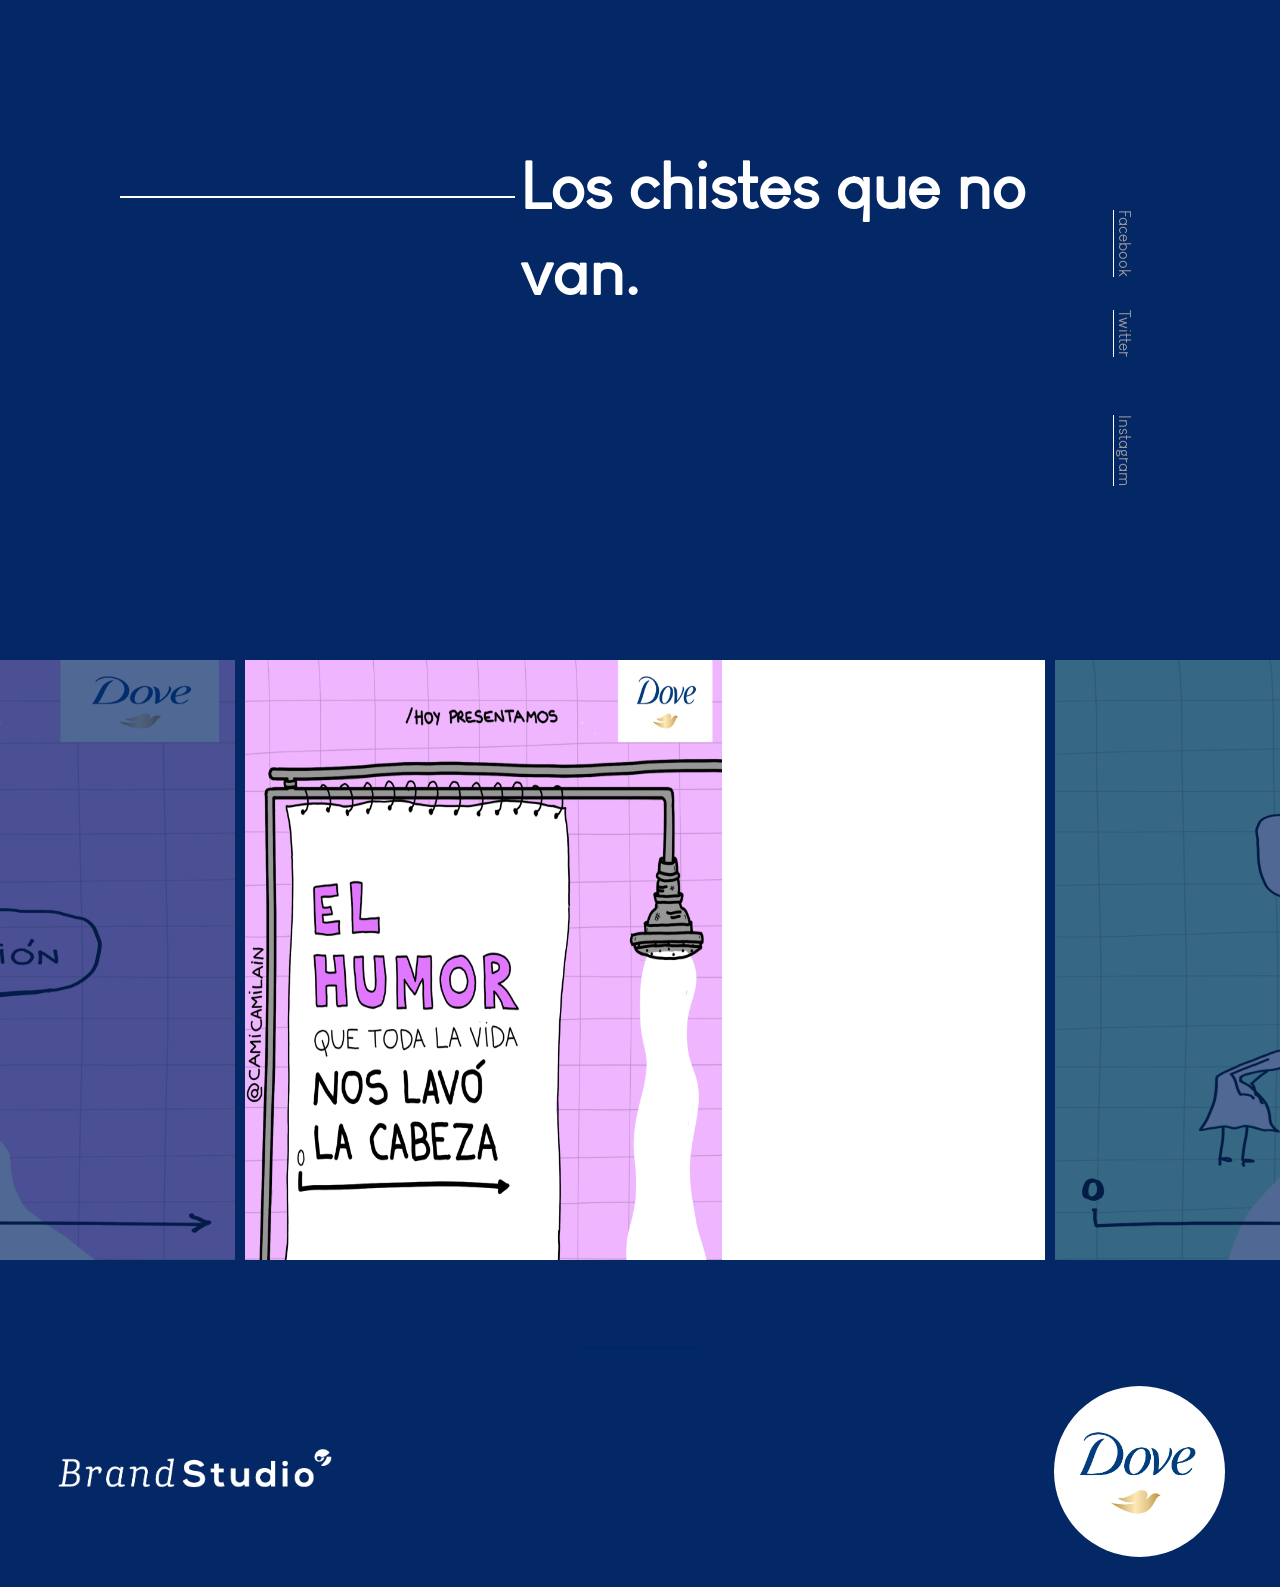
==== index.html @ 970f6940 "cambios finales" ====
<!doctype html>
<html class="no-js" lang="zxx">

<head>
    <meta charset="utf-8">
    <meta http-equiv="x-ua-compatible" content="ie=edge">
    <title>Dove | Nos Lavaron la Cabeza</title>
    <meta name="description" content="">
    <meta name="viewport" content="width=device-width, initial-scale=1, shrink-to-fit=no">

    <!-- Favicon -->
    <link rel="shortcut icon" href=""  type="image/x-icon">
    <link rel="apple-touch-icon" href="" >

    <!-- CSS
	============================================ -->
    <!-- Plugins -->
    <!-- <link rel="stylesheet" href="css/bootstrap.min.css">
    <link rel="stylesheet" href="css/revoulation.css">
    <link rel="stylesheet" href="css/plugins.css"> -->

    <!-- Style Css -->
    <link rel="stylesheet" href="style.css">

    <!-- Custom Styles -->
    <link rel="stylesheet" href="css/custom.css">


    <!-- Use the minified version files listed below for better performance and remove the files listed above -->
    <link rel="stylesheet" href="css/bootstrap.min.css">
    <link rel="stylesheet" href="css/revoulation.css">
    <link rel="stylesheet" href="css/plugins.min.css">
    <link rel="stylesheet" href="style.min.css">
</head>

<body class="template-color-8 template-font-3" style="background-color: #042766;">
    <!--[if lte IE 9]>
    <p class="browserupgrade">You are using an <strong>outdated</strong> browser. Please <a href="https://browsehappy.com/">upgrade your browser</a> to improve your experience and security.</p>
  <![endif]-->

    <!-- Add your site or application content here -->

    <!-- Start PReloader -->
    <div id="page-preloader" class="page-loading clearfix">
        <div class="page-load-inner">
            <div class="preloader-wrap">
                <div class="wrap-2">
                    <div class=""> <img src="imgs/BrandStudio.png" style="width: 30%;" alt="Brook Preloader"></div>
                </div>
            </div>
        </div>
    </div>
    <!-- End PReloader -->


    <!-- Wrapper -->
    <div id="wrapper" class="wrapper">


        <!-- Page Conttent -->
        <main class="page-content">

            <div class="slider-revoluation">
                <div id="rev_slider_10_1_wrapper" class="rev_slider_wrapper fullwidthbanner-container" data-alias="home-minimal-portfolio"
                    data-source="gallery" style="margin:0px auto;background:transparent;padding:0px;margin-top:0px;margin-bottom:0px;">
                    <!-- START REVOLUTION SLIDER 5.4.7 fullwidth mode -->
                    <div id="rev_slider_10_1" class="rev_slider fullwidthabanner" style="display:none;" data-version="5.4.7">
                        <ul>
                            <!-- SLIDE  -->
                            <li data-index="rs-20" data-transition="fade" data-slotamount="default" data-hideafterloop="0"
                                data-hideslideonmobile="off" data-easein="default" data-easeout="default" data-masterspeed="300"
                                data-rotate="0" data-saveperformance="off" data-title="Slide" data-param1="" data-param2=""
                                data-param3="" data-param4="" data-param5="" data-param6="" data-param7="" data-param8=""
                                data-param9="" data-param10="" data-description="">
                                <!-- MAIN IMAGE -->
                                <img src="img/revoulation/transparent.png" data-bgcolor='#042766' style='background:#042766'
                                    alt="" data-bgposition="center center" data-bgfit="cover" data-bgrepeat="no-repeat"
                                    class="rev-slidebg" data-no-retina>
                                <!-- LAYERS -->
    
                                <!-- LAYER NR. 1 -->
                                <div class="tp-caption     rev_group" id="slide-20-layer-6" data-x="['right','right','right','center']"
                                    data-hoffset="['15','-70','-70','0']" data-y="['middle','middle','middle','middle']"
                                    data-voffset="['30','30','30','140']" data-width="300" data-height="40" data-whitespace="nowrap"
                                    data-visibility="['off','off','off','on']" data-type="group" data-basealign="slide"
                                    data-responsive_offset="off" data-responsive="off" data-frames='[{"delay":10,"speed":300,"frame":"0","from":"opacity:0;","to":"o:1;","ease":"Power3.easeInOut"},{"delay":"wait","speed":300,"frame":"999","to":"opacity:0;","ease":"Power3.easeInOut"}]'
                                    data-margintop="[0,0,0,0]" data-marginright="[0,0,0,0]" data-marginbottom="[0,0,0,0]"
                                    data-marginleft="[0,0,0,0]" data-textAlign="['inherit','inherit','inherit','inherit']"
                                    data-paddingtop="[0,0,0,0]" data-paddingright="[0,0,0,0]" data-paddingbottom="[0,0,0,0]"
                                    data-paddingleft="[0,0,0,0]" style="z-index: 9; min-width: 300px; max-width: 300px; max-width: 40px; max-width: 40px; white-space: nowrap; font-size: 20px; line-height: 22px; font-weight: 400; color: #042766; letter-spacing: 0px;">
                                    <!-- LAYER NR. 2 -->
                                    <a class="tp-caption  " href="//www.facebook.com" target="_self" id="slide-20-layer-7"
                                        data-x="['left','left','left','left']" data-hoffset="['0','0','0','0']" data-y="['top','top','top','top']"
                                        data-voffset="['0','0','0','0']" data-width="none" data-height="none"
                                        data-whitespace="nowrap" data-type="text" data-actions='' data-responsive_offset="off"
                                        data-responsive="off" data-frames='[{"delay":"+0","speed":300,"frame":"0","from":"opacity:0;","to":"o:1;","ease":"Power3.easeInOut"},{"delay":"wait","speed":300,"frame":"999","to":"opacity:0;","ease":"Power3.easeInOut"},{"frame":"hover","speed":"0.3","ease":"Linear.easeNone","to":"o:1;rX:0;rY:0;rZ:0;z:0;","style":"c:rgb(0,56,227);bc:rgb(0,56,227);"}]'
                                        data-margintop="[0,0,0,0]" data-marginright="[0,0,0,0]" data-marginbottom="[0,0,0,0]"
                                        data-marginleft="[0,0,0,0]" data-textAlign="['inherit','inherit','inherit','inherit']"
                                        data-paddingtop="[0,0,0,0]" data-paddingright="[0,0,0,0]" data-paddingbottom="[0,0,0,0]"
                                        data-paddingleft="[0,0,0,0]" style="z-index: 10; white-space: nowrap; font-size: 16px; line-height: 21px; font-weight: 400; color: #999999; letter-spacing: 0px;border-color:rgba(255,255,255);border-style:solid;border-width:0px 0px 1px 0px;cursor:pointer;text-decoration: none;">Facebook
                                    </a>
    
                                    <!-- LAYER NR. 3 -->
                                    <a class="tp-caption  " href="//www.behance.net" target="_self" id="slide-20-layer-8"
                                        data-x="['left','left','left','left']" data-hoffset="['100','100','100','100']"
                                        data-y="['top','top','top','top']" data-voffset="['0','0','0','0']" data-width="none"
                                        data-height="none" data-whitespace="nowrap" data-type="text" data-actions=''
                                        data-responsive_offset="off" data-responsive="off" data-frames='[{"delay":"+0","speed":300,"frame":"0","from":"opacity:0;","to":"o:1;","ease":"Power3.easeInOut"},{"delay":"wait","speed":300,"frame":"999","to":"opacity:0;","ease":"Power3.easeInOut"},{"frame":"hover","speed":"0.3","ease":"Linear.easeNone","to":"o:1;rX:0;rY:0;rZ:0;z:0;","style":"c:rgb(0,56,227);bc:rgb(0,56,227);"}]'
                                        data-margintop="[0,0,0,0]" data-marginright="[0,0,0,0]" data-marginbottom="[0,0,0,0]"
                                        data-marginleft="[0,0,0,0]" data-textAlign="['inherit','inherit','inherit','inherit']"
                                        data-paddingtop="[0,0,0,0]" data-paddingright="[0,0,0,0]" data-paddingbottom="[,,,]"
                                        data-paddingleft="[0,0,0,0]" style="z-index: 11; white-space: nowrap; font-size: 16px; line-height: 21px; font-weight: 400; color: #999999; letter-spacing: 0px;border-color:rgba(0,56,227,0);border-style:solid;border-width:0px 0px 1px 0px;cursor:pointer;text-decoration: none;">Behance
                                    </a>
    
                                    <!-- LAYER NR. 4 -->
                                    <a class="tp-caption  " href="//www.instagram.com" target="_self" id="slide-20-layer-9"
                                        data-x="['left','left','left','left']" data-hoffset="['205','205','205','205']"
                                        data-y="['top','top','top','top']" data-voffset="['0','0','0','0']" data-width="none"
                                        data-height="none" data-whitespace="nowrap" data-type="text" data-actions=''
                                        data-responsive_offset="off" data-responsive="off" data-frames='[{"delay":"+0","speed":300,"frame":"0","from":"opacity:0;","to":"o:1;","ease":"Power3.easeInOut"},{"delay":"wait","speed":300,"frame":"999","to":"opacity:0;","ease":"Power3.easeInOut"},{"frame":"hover","speed":"0.3","ease":"Linear.easeNone","to":"o:1;rX:0;rY:0;rZ:0;z:0;","style":"c:rgb(0,56,227);bc:rgb(0,56,227);"}]'
                                        data-margintop="[0,0,0,0]" data-marginright="[0,0,0,0]" data-marginbottom="[0,0,0,0]"
                                        data-marginleft="[0,0,0,0]" data-textAlign="['inherit','inherit','inherit','inherit']"
                                        data-paddingtop="[0,0,0,0]" data-paddingright="[0,0,0,0]" data-paddingbottom="[0,0,0,0]"
                                        data-paddingleft="[0,0,0,0]" style="z-index: 12; white-space: nowrap; font-size: 16px; line-height: 21px; font-weight: 400; color: #999999; letter-spacing: 0px;border-color:rgba(255,255,255);border-style:solid;border-width:0px 0px 1px 0px;cursor:pointer;text-decoration: none;">Instagram
                                    </a>
                                </div>
    
                                <!-- LAYER NR. 5 -->
                                <div class="tp-caption     rev_group" id="slide-20-layer-12" data-x="['right','right','right','right']"
                                    data-hoffset="['15','-70','-70','-309']" data-y="['middle','middle','middle','middle']"
                                    data-voffset="['30','30','30','111']" data-width="300" data-height="40" data-whitespace="nowrap"
                                    data-visibility="['on','on','on','off']" data-type="group" data-basealign="slide"
                                    data-responsive_offset="off" data-responsive="off" data-frames='[{"delay":10,"speed":300,"frame":"0","from":"opacity:0;","to":"o:1;rZ:90;","ease":"Power3.easeInOut"},{"delay":"wait","speed":300,"frame":"999","to":"opacity:0;","ease":"Power3.easeInOut"}]'
                                    data-margintop="[0,0,0,0]" data-marginright="[0,0,0,0]" data-marginbottom="[0,0,0,0]"
                                    data-marginleft="[0,0,0,0]" data-textAlign="['inherit','inherit','inherit','inherit']"
                                    data-paddingtop="[0,0,0,0]" data-paddingright="[0,0,0,0]" data-paddingbottom="[0,0,0,0]"
                                    data-paddingleft="[0,0,0,0]" style="z-index: 14; min-width: 300px; max-width: 300px; max-width: 40px; max-width: 40px; white-space: nowrap; font-size: 20px; line-height: 22px; font-weight: 400; color: #042766; letter-spacing: 0px;">
                                    <!-- LAYER NR. 6 -->
                                    <a class="tp-caption  " href="https://es-la.facebook.com/DoveArgentina/" target="_blank" id="slide-20-layer-13"
                                        data-x="['left','left','left','left']" data-hoffset="['0','0','0','0']" data-y="['top','top','top','top']"
                                        data-voffset="['0','0','0','0']" data-width="none" data-height="none"
                                        data-whitespace="nowrap" data-type="text" data-actions='' data-responsive_offset="off"
                                        data-responsive="off" data-frames='[{"delay":"+0","speed":300,"frame":"0","from":"opacity:0;","to":"o:1;","ease":"Power3.easeInOut"},{"delay":"wait","speed":300,"frame":"999","to":"opacity:0;","ease":"Power3.easeInOut"},{"frame":"hover","speed":"0.3","ease":"Linear.easeNone","to":"o:1;rX:0;rY:0;rZ:0;z:0;","style":"c:rgb(0,56,227);bc:rgb(0,56,227);"}]'
                                        data-margintop="[0,0,0,0]" data-marginright="[0,0,0,0]" data-marginbottom="[0,0,0,0]"
                                        data-marginleft="[0,0,0,0]" data-textAlign="['inherit','inherit','inherit','inherit']"
                                        data-paddingtop="[0,0,0,0]" data-paddingright="[0,0,0,0]" data-paddingbottom="[0,0,0,0]"
                                        data-paddingleft="[0,0,0,0]" style="z-index: 15; white-space: nowrap; font-size: 16px; line-height: 21px; font-weight: 400; color: #999999; letter-spacing: 0px;border-color:rgba(255,255,255);border-style:solid;border-width:0px 0px 1px 0px;cursor:pointer;text-decoration: none;">Facebook
                                    </a>
    
                                    <!-- LAYER NR. 7 -->
                                    <a class="tp-caption  " href="https://twitter.com/dove_ar?lang=es" target="_blank" id="slide-20-layer-14"
                                        data-x="['left','left','left','left']" data-hoffset="['100','100','100','100']"
                                        data-y="['top','top','top','top']" data-voffset="['0','0','0','0']" data-width="none"
                                        data-height="none" data-whitespace="nowrap" data-type="text" data-actions=''
                                        data-responsive_offset="off" data-responsive="off" data-frames='[{"delay":"+0","speed":300,"frame":"0","from":"opacity:0;","to":"o:1;","ease":"Power3.easeInOut"},{"delay":"wait","speed":300,"frame":"999","to":"opacity:0;","ease":"Power3.easeInOut"},{"frame":"hover","speed":"0.3","ease":"Linear.easeNone","to":"o:1;rX:0;rY:0;rZ:0;z:0;","style":"c:rgb(0,56,227);bc:rgb(0,56,227);"}]'
                                        data-margintop="[0,0,0,0]" data-marginright="[0,0,0,0]" data-marginbottom="[0,0,0,0]"
                                        data-marginleft="[0,0,0,0]" data-textAlign="['inherit','inherit','inherit','inherit']"
                                        data-paddingtop="[0,0,0,0]" data-paddingright="[0,0,0,0]" data-paddingbottom="[,,,]"
                                        data-paddingleft="[0,0,0,0]" style="z-index: 16; white-space: nowrap; font-size: 16px; line-height: 21px; font-weight: 400; color: #999999; letter-spacing: 0px;border-color:rgba(255,255,255);border-style:solid;border-width:0px 0px 1px 0px;cursor:pointer;text-decoration: none;">Twitter
                                    </a>
    
                                    <!-- LAYER NR. 8 -->
                                    <a class="tp-caption  " href="https://www.instagram.com/dove/?hl=es" target="_blank" id="slide-20-layer-15"
                                        data-x="['left','left','left','left']" data-hoffset="['205','205','205','205']"
                                        data-y="['top','top','top','top']" data-voffset="['0','0','0','0']" data-width="none"
                                        data-height="none" data-whitespace="nowrap" data-type="text" data-actions=''
                                        data-responsive_offset="off" data-responsive="off" data-frames='[{"delay":"+0","speed":300,"frame":"0","from":"opacity:0;","to":"o:1;","ease":"Power3.easeInOut"},{"delay":"wait","speed":300,"frame":"999","to":"opacity:0;","ease":"Power3.easeInOut"},{"frame":"hover","speed":"0.3","ease":"Linear.easeNone","to":"o:1;rX:0;rY:0;rZ:0;z:0;","style":"c:rgb(0,56,227);bc:rgb(0,56,227);"}]'
                                        data-margintop="[0,0,0,0]" data-marginright="[0,0,0,0]" data-marginbottom="[0,0,0,0]"
                                        data-marginleft="[0,0,0,0]" data-textAlign="['inherit','inherit','inherit','inherit']"
                                        data-paddingtop="[0,0,0,0]" data-paddingright="[0,0,0,0]" data-paddingbottom="[0,0,0,0]"
                                        data-paddingleft="[0,0,0,0]" style="z-index: 17; white-space: nowrap; font-size: 16px; line-height: 21px; font-weight: 400; color: #999999; letter-spacing: 0px;border-color:rgb(255, 255, 255);border-style:solid;border-width:0px 0px 1px 0px;cursor:pointer;text-decoration: none;">Instagram
                                    </a>
                                </div>
    
                                <!-- LAYER NR. 9 -->
                                <div class="tp-caption  " id="slide-20-layer-1" data-x="['center','left','left','center']"
                                    data-hoffset="['200','40','40','0']" data-y="['top','middle','middle','middle']"
                                    data-voffset="['180','30','40','0']" data-fontsize="['80','68','56','44']"
                                    data-lineheight="['107','91','75','59']" data-width="['700','570','510','370']"
                                    data-height="none" data-whitespace="normal" data-type="text" data-basealign="slide"
                                    data-responsive_offset="on" data-frames='[{"delay":10,"speed":300,"frame":"0","from":"opacity:0;","to":"o:1;","ease":"Power3.easeInOut"},{"delay":"wait","speed":300,"frame":"999","to":"opacity:0;","ease":"Power3.easeInOut"}]'
                                    data-textAlign="['inherit','inherit','inherit','center']" data-paddingtop="[0,0,0,0]"
                                    data-paddingright="[0,0,0,0]" data-paddingbottom="[0,0,0,0]" data-paddingleft="[0,0,0,0]"
                                    style="z-index: 5; min-width: 700px; max-width: 700px; white-space: normal; font-size: 80px; line-height: 107px; font-weight: 700; color: #ffffff; letter-spacing: 0px;">Los chistes que no van. </div>
    
                                <!-- LAYER NR. 10 -->
                                <div class="tp-caption tp-shape tp-shapewrapper " id="slide-20-layer-11" data-x="['left','left','left','center']"
                                    data-hoffset="['151','40','40','0']" data-y="['top','middle','middle','middle']"
                                    data-voffset="['245','-150','-150','-120']" data-width="['494','494','494','270']"
                                    data-height="2" data-whitespace="normal" data-type="shape" data-basealign="slide"
                                    data-responsive_offset="on" data-frames='[{"delay":0,"speed":300,"frame":"0","from":"opacity:0;","to":"o:1;","ease":"Power3.easeInOut"},{"delay":"wait","speed":300,"frame":"999","to":"opacity:0;","ease":"Power3.easeInOut"}]'
                                    data-textAlign="['inherit','inherit','inherit','inherit']" data-paddingtop="[0,0,0,0]"
                                    data-paddingright="[0,0,0,0]" data-paddingbottom="[0,0,0,0]" data-paddingleft="[0,0,0,0]"
                                    style="z-index: 13;background-color:#ffffff;">
                                </div>
                            </li>
                        </ul>
                        <div class="tp-bannertimer tp-bottom" style="visibility: hidden !important;"></div>
                    </div>
                </div>
                <!-- END REVOLUTION SLIDER -->
            </div>


            
            <!-- Start Portfolio Area -->
            <div class="bk-portfolio-area" style="background-color: #042766;">
                <div class="has-portfolio-wrapper">
                    <div class="brook-element-carousel slick-arrow-center slick-arrow-triggle slick-arrow-trigglestyle-2"
                        data-slick-options='{
                        "spaceBetween": "35px", 
                        "slidesToShow": 1, 
                        "slidesToScroll": 1, 
                        "arrows": true, 
                        "infinite": true,
                        "centerMode":true,
                        "dots": false,
                        "centerPadding": "20%",
                        "prevArrow": {"buttonClass": "slick-btn slick-prev", "iconClass": "fas fa-angle-left" },
                        "nextArrow": {"buttonClass": "slick-btn slick-next", "iconClass": "fas fa-angle-right" }
                    }'
                        data-slick-responsive='[
                        {"breakpoint":1250, "settings": {"slidesToShow": 1}},
                        {"breakpoint":577, "settings": {"slidesToShow": 1}},
                        {"breakpoint":481, "settings": {"slidesToShow": 1}}
                    ]'>

                        <!-- Start Single Portfolio -->
                        <div class="has-center-content">
                            <div class="has-centerinner">
                                <div class="thumb bg_color--1">
                                    <img src="imgs/cartatulaDigitalOp2.jpg" alt="portfolio image">
                                </div>
                                <div class="content bg_color--1">
                                    
                                    <div class="bkseparator--30"></div>
                                    <h4 class="heading heading-h4 playfair-font line-height-1-39" style="color: #002663;"></a></h4>
                                    <div class="bkseparator--55"></div>
                                   
                                </div>
                            </div>
                        </div>
                        <!-- End Single Portfolio -->

                        <!-- Start Single Portfolio -->
                        <div class="has-center-content">
                            <div class="has-centerinner">
                                <div class="thumb">
                                    <img src="imgs/vineta1.jpg" alt="portfolio image">
                                </div>
                                <div class="content bg_color--1">
                                    
                                    <div class="bkseparator--30"></div>
                                    <h4 class="heading heading-h4 playfair-font line-height-1-39" style="color: #002663;">¿Porque hay mandatos sobre nuestro pelo antes de que tengamos pelo?</a></h4>
                                    <div class="bkseparator--55"></div>
                                   
                                </div>
                            </div>
                        </div>
                        <!-- End Single Portfolio -->

                        <!-- Start Single Portfolio -->
                        <div class="has-center-content">
                            <div class="has-centerinner">
                                <div class="thumb">
                                    <img src="imgs/vineta2.jpg" alt="portfolio image">
                                </div>
                                <div class="content bg_color--1">
                                    
                                    <div class="bkseparator--30"></div>
                                    <h4 class="heading heading-h4 playfair-font line-height-1-39" style="color: #002663;">¡Andá a lavarte el prejuicio!
                                    </a></h4>
                                    <div class="bkseparator--55"></div>
                                   
                                </div>
                            </div>
                        </div>
                        <!-- End Single Portfolio -->

                        <!-- Start Single Portfolio -->
                        <div class="has-center-content">
                            <div class="has-centerinner">
                                <div class="thumb">
                                    <img src="imgs/vineta3.jpg" alt="portfolio image">
                                </div>
                                <div class="content bg_color--1">
                                    
                                    <div class="bkseparator--30"></div>
                                   <a href=""> <h4 class="heading heading-h4" style="color: #002663;">Por gente como tú el shampoo tiene instrucciones</a></h4>
                                    <div class="bkseparator--55"></div>
                                   
                                </div>
                            </div>
                        </div>
                        <!-- End Single Portfolio -->

                        <!-- Start Single Portfolio -->
                        <div class="has-center-content">
                            <div class="has-centerinner">
                                <div class="thumb">
                                    <img src="imgs/vineta4.jpg" alt="portfolio image">
                                </div>
                                <div class="content bg_color--1">
                                    
                                    <div class="bkseparator--30"></div>
                                    <h4 class="heading heading-h4 playfair-font line-height-1-39" style="color: #002663;">Me estoy dejando ser, lo recomiendo.</a></h4>
                                    <div class="bkseparator--55"></div>
                                   
                                </div>
                            </div>
                        </div>
                        <!-- End Single Portfolio -->

                        <!-- Start Single Portfolio -->
                        <div class="has-center-content">
                            <div class="has-centerinner">
                                <div class="thumb">
                                    <img src="imgs/vineta5.jpg" alt="portfolio image">
                                </div>
                                <div class="content bg_color--1">
                                    
                                    <div class="bkseparator--30"></div>
                                    <h4 class="heading heading-h4 playfair-font line-height-1-39" style="color: #002663;">Cierre.</a></h4>
                                    <div class="bkseparator--55"></div>
                                   
                                </div>
                            </div>
                        </div>
                        <!-- End Single Portfolio -->

                        

                    </div>
                </div>
            </div>
            <!-- End Portfolio Area -->

        </main>
        <!--// Page Conttent -->
    </div>

    <br><br><br>

     <!-- Footer -->
     <!-- <footer id="bk-footer-area" class="page-footer bg_color--3 pl--150 pr--150 pl_lp--40 pr_lp--40 pl_lg--30 pr_lg--30 pl_md--30 pr_md--30 pl_sm--20 pr_sm--20 pl_mobile--20 pr_mobile--20" style="background-color: #002663;">

  
        <div class="brook-call-to-action ptb--30" style="width: 100%;">
            <div class="container">
                <div class="row align-items-center">
                    <div class="col-lg-12 col-sm-12 col-12">
                        <div class="call-content">
                            <div class=""> 
                                <span class="text-left"><img id="imgFooter" src="imgs/BrandStudio-blanco.png" alt=""></span>
                                <span class="text-right"><img id="imgFooter" src="imgs/BrandStudio-blanco.png" alt=""></span>
                            </div>
                        </div>
                    </div>
                </div>
            </div>
        </div>

       

        
             
            
    </footer>  -->
    <!-- Start Divider Area -->
    <div class="brook-dividers-area" style="background-color: #042766;">
        <div class="container">
            <div class="row">
                <div class="col-lg-12">
                    <div class="dividers-inner">
                        <div class="text-center">
                            <div style="color: #ffffff;" class="basic-short-line"></div>
                        </div>
                    </div>
                </div>
            </div>
        </div>
    </div>
    <!-- End Divider Area -->

    <footer style="background-color: #042766;" id="bk-footer-area" class="page-footer bg_color--3 pl--150 pr--150 pl_lp--40 pr_lp--40 pl_lg--30 pr_lg--30 pl_md--30 pr_md--30 pl_sm--20 pr_sm--20 pl_mobile--20 pr_mobile--20">

  
        <!-- Start Call To Action -->
        <div class="brook-call-to-action bg_color--3 ptb--30" style="width: 100%; background-color: #042766;">
            <div class="container">
                <div class="row align-items-center">
                    <div class="col-lg-6 col-sm-6 col-6">
                        <div class="call-content text-left text-sm-left">
                            <div class="center"> <img id="imgFooter1" src="imgs/BrandStudio-blanco.png"></div>
                        </div>
                    </div>
                    <div class="col-lg-6 col-sm-6 col-6">
                        <div class="call-content text-right text-sm-right">
                            <div class="center"> <img id="imgFooter2" src="imgs/DOVE-Standard-Brandmark.jpg"></div>
                        </div>
                    </div>
                </div>
            </div>
        </div>
        <!-- End Call To Action -->
             
             
            
            </footer>


    


    <!--// Wrapper -->

    <!-- Js Files -->
    <!-- <script src="js/vendor/modernizr-3.6.0.min.js"></script>
    <script src="js/vendor/jquery.min.js"></script>
    <script src="js/popper.min.js"></script>
    <script src="js/bootstrap.min.js"></script>
    <script src="js/plugins.js"></script>
    <script src="js/main.js"></script> -->

    <!-- REVOLUTION JS FILES -->
    <!-- <script src="js/jquery.themepunch.tools.min.js"></script>
    <script src="js/jquery.themepunch.revolution.min.js"></script> -->

    <!-- SLIDER REVOLUTION 5.0 EXTENSIONS  (Load Extensions only on Local File Systems !  The following part can be removed on Server for On Demand Loading) -->
    <!-- <script src="js/revolution.extension.actions.min.js"></script>
    <script src="js/revolution.extension.carousel.min.js"></script>
    <script src="js/revolution.extension.kenburn.min.js"></script>
    <script src="js/revolution.extension.layeranimation.min.js"></script>
    <script src="js/revolution.extension.migration.min.js"></script>
    <script src="js/revolution.extension.navigation.min.js"></script>
    <script src="js/revolution.extension.parallax.min.js"></script>
    <script src="js/revolution.extension.slideanims.min.js"></script>
    <script src="js/revolution.extension.video.min.js"></script> -->



    <!-- Use the minified version files listed below for better performance and remove the files listed above -->
    <script src="js/vendor/vendor.min.js"></script>
    <script src="js/plugins.min.js"></script>
    <!-- REVOLUTION JS FILES -->
    <script src="js/revolution.tools.min.js"></script>
    <!-- SLIDER REVOLUTION 5.0 EXTENSIONS -->
    <script src="js/revolution.extension.min.js"></script>
    <script src="js/main.js"></script>
    <script src="js/revoulation.js"></script>

</body>

</html>
---- css/revoulation.css ----
/*-----------------------------------------------------------------------------

-	Revolution Slider 5.0 Default Style Settings -

Screen Stylesheet

version:   	5.4.5
date:      	15/05/17
author:		themepunch
email:     	info@themepunch.com
website:   	http://www.themepunch.com
-----------------------------------------------------------------------------*/
#debungcontrolls,.debugtimeline{width:100%;box-sizing:border-box}.rev_column,.rev_column .tp-parallax-wrap,.tp-svg-layer svg{vertical-align:top}#debungcontrolls{z-index:100000;position:fixed;bottom:0;height:auto;background:rgba(0,0,0,.6);padding:10px}.debugtimeline{height:10px;position:relative;margin-bottom:3px;display:none;white-space:nowrap}.debugtimeline:hover{height:15px}.the_timeline_tester{background:#e74c3c;position:absolute;top:0;left:0;height:100%;width:0}.rs-go-fullscreen{position:fixed!important;width:100%!important;height:100%!important;top:0!important;left:0!important;z-index:9999999!important;background:#fff!important}.debugtimeline.tl_slide .the_timeline_tester{background:#f39c12}.debugtimeline.tl_frame .the_timeline_tester{background:#3498db}.debugtimline_txt{color:#fff;font-weight:400;font-size:7px;position:absolute;left:10px;top:0;white-space:nowrap;line-height:10px}.rtl{direction:rtl}@font-face{font-family:revicons;src:url(../fonts/revicons/revicons.eot?5510888);src:url(../fonts/revicons/revicons.eot?5510888#iefix) format('embedded-opentype'),url(../fonts/revicons/revicons.woff?5510888) format('woff'),url(../fonts/revicons/revicons.ttf?5510888) format('truetype'),url(../fonts/revicons/revicons.svg?5510888#revicons) format('svg');font-weight:400;font-style:normal}[class*=" revicon-"]:before,[class^=revicon-]:before{font-family:revicons;font-style:normal;font-weight:400;speak:none;display:inline-block;text-decoration:inherit;width:1em;margin-right:.2em;text-align:center;font-variant:normal;text-transform:none;line-height:1em;margin-left:.2em}.revicon-search-1:before{content:'\e802'}.revicon-pencil-1:before{content:'\e831'}.revicon-picture-1:before{content:'\e803'}.revicon-cancel:before{content:'\e80a'}.revicon-info-circled:before{content:'\e80f'}.revicon-trash:before{content:'\e801'}.revicon-left-dir:before{content:'\e817'}.revicon-right-dir:before{content:'\e818'}.revicon-down-open:before{content:'\e83b'}.revicon-left-open:before{content:'\e819'}.revicon-right-open:before{content:'\e81a'}.revicon-angle-left:before{content:'\e820'}.revicon-angle-right:before{content:'\e81d'}.revicon-left-big:before{content:'\e81f'}.revicon-right-big:before{content:'\e81e'}.revicon-magic:before{content:'\e807'}.revicon-picture:before{content:'\e800'}.revicon-export:before{content:'\e80b'}.revicon-cog:before{content:'\e832'}.revicon-login:before{content:'\e833'}.revicon-logout:before{content:'\e834'}.revicon-video:before{content:'\e805'}.revicon-arrow-combo:before{content:'\e827'}.revicon-left-open-1:before{content:'\e82a'}.revicon-right-open-1:before{content:'\e82b'}.revicon-left-open-mini:before{content:'\e822'}.revicon-right-open-mini:before{content:'\e823'}.revicon-left-open-big:before{content:'\e824'}.revicon-right-open-big:before{content:'\e825'}.revicon-left:before{content:'\e836'}.revicon-right:before{content:'\e826'}.revicon-ccw:before{content:'\e808'}.revicon-arrows-ccw:before{content:'\e806'}.revicon-palette:before{content:'\e829'}.revicon-list-add:before{content:'\e80c'}.revicon-doc:before{content:'\e809'}.revicon-left-open-outline:before{content:'\e82e'}.revicon-left-open-2:before{content:'\e82c'}.revicon-right-open-outline:before{content:'\e82f'}.revicon-right-open-2:before{content:'\e82d'}.revicon-equalizer:before{content:'\e83a'}.revicon-layers-alt:before{content:'\e804'}.revicon-popup:before{content:'\e828'}.rev_slider_wrapper{position:relative;z-index:0;width:100%}.rev_slider{position:relative;overflow:visible}.entry-content .rev_slider a,.rev_slider a{box-shadow:none}.tp-overflow-hidden{overflow:hidden!important}.group_ov_hidden{overflow:hidden}.rev_slider img,.tp-simpleresponsive img{max-width:none!important;transition:none;margin:0;padding:0;border:none}.rev_slider .no-slides-text{font-weight:700;text-align:center;padding-top:80px}.rev_slider>ul,.rev_slider>ul>li,.rev_slider>ul>li:before,.rev_slider_wrapper>ul,.tp-revslider-mainul>li,.tp-revslider-mainul>li:before,.tp-simpleresponsive>ul,.tp-simpleresponsive>ul>li,.tp-simpleresponsive>ul>li:before{list-style:none!important;position:absolute;margin:0!important;padding:0!important;overflow-x:visible;overflow-y:visible;background-image:none;background-position:0 0;text-indent:0;top:0;left:0}.rev_slider>ul>li,.rev_slider>ul>li:before,.tp-revslider-mainul>li,.tp-revslider-mainul>li:before,.tp-simpleresponsive>ul>li,.tp-simpleresponsive>ul>li:before{visibility:hidden}.tp-revslider-mainul,.tp-revslider-slidesli{padding:0!important;margin:0!important;list-style:none!important}.fullscreen-container,.fullwidthbanner-container{padding:0;position:relative}.rev_slider li.tp-revslider-slidesli{position:absolute!important}.tp-caption .rs-untoggled-content{display:block}.tp-caption .rs-toggled-content{display:none}.rs-toggle-content-active.tp-caption .rs-toggled-content{display:block}.rs-toggle-content-active.tp-caption .rs-untoggled-content{display:none}.rev_slider .caption,.rev_slider .tp-caption{position:relative;visibility:hidden;white-space:nowrap;display:block;-webkit-font-smoothing:antialiased!important;z-index:1}.rev_slider .caption,.rev_slider .tp-caption,.tp-simpleresponsive img{-moz-user-select:none;-khtml-user-select:none;-webkit-user-select:none;-o-user-select:none}.rev_slider .tp-mask-wrap .tp-caption,.rev_slider .tp-mask-wrap :last-child,.wpb_text_column .rev_slider .tp-mask-wrap .tp-caption,.wpb_text_column .rev_slider .tp-mask-wrap :last-child{margin-bottom:0}.tp-svg-layer svg{width:100%;height:100%;position:relative}.tp-carousel-wrapper{cursor:url(openhand.cur),move}.tp-carousel-wrapper.dragged{cursor:url(closedhand.cur),move}.tp_inner_padding{box-sizing:border-box;max-height:none!important}.tp-caption.tp-layer-selectable{-moz-user-select:all;-khtml-user-select:all;-webkit-user-select:all;-o-user-select:all}.tp-caption.tp-hidden-caption,.tp-forcenotvisible,.tp-hide-revslider,.tp-parallax-wrap.tp-hidden-caption{visibility:hidden!important;display:none!important}.rev_slider audio,.rev_slider embed,.rev_slider iframe,.rev_slider object,.rev_slider video{max-width:none!important}.tp-element-background{position:absolute;top:0;left:0;width:100%;height:100%;z-index:0}.tp-blockmask,.tp-blockmask_in,.tp-blockmask_out{position:absolute;top:0;left:0;width:100%;height:100%;background:#fff;z-index:1000;transform:scaleX(0) scaleY(0)}.tp-parallax-wrap{transform-style:preserve-3d}.rev_row_zone{position:absolute;width:100%;left:0;box-sizing:border-box;min-height:50px;font-size:0}.rev_column_inner,.rev_slider .tp-caption.rev_row{position:relative;width:100%!important;box-sizing:border-box}.rev_row_zone_top{top:0}.rev_row_zone_middle{top:50%;transform:translateY(-50%)}.rev_row_zone_bottom{bottom:0}.rev_slider .tp-caption.rev_row{display:table;table-layout:fixed;vertical-align:top;height:auto!important;font-size:0}.rev_column{display:table-cell;position:relative;height:auto;box-sizing:border-box;font-size:0}.rev_column_inner{display:block;height:auto!important;white-space:normal!important}.rev_column_bg{width:100%;height:100%;position:absolute;top:0;left:0;z-index:0;box-sizing:border-box;background-clip:content-box;border:0 solid transparent}.tp-caption .backcorner,.tp-caption .backcornertop,.tp-caption .frontcorner,.tp-caption .frontcornertop{height:0;top:0;width:0;position:absolute}.rev_column_inner .tp-loop-wrap,.rev_column_inner .tp-mask-wrap,.rev_column_inner .tp-parallax-wrap{text-align:inherit}.rev_column_inner .tp-mask-wrap{display:inline-block}.rev_column_inner .tp-parallax-wrap,.rev_column_inner .tp-parallax-wrap .tp-loop-wrap,.rev_column_inner .tp-parallax-wrap .tp-mask-wrap{position:relative!important;left:auto!important;top:auto!important;line-height:0}.tp-video-play-button,.tp-video-play-button i{line-height:50px!important;vertical-align:top;text-align:center}.rev_column_inner .rev_layer_in_column,.rev_column_inner .tp-parallax-wrap,.rev_column_inner .tp-parallax-wrap .tp-loop-wrap,.rev_column_inner .tp-parallax-wrap .tp-mask-wrap{vertical-align:top}.rev_break_columns{display:block!important}.rev_break_columns .tp-parallax-wrap.rev_column{display:block!important;width:100%!important}.fullwidthbanner-container{overflow:hidden}.fullwidthbanner-container .fullwidthabanner{width:100%;position:relative}.tp-static-layers{position:absolute;z-index:101;top:0;left:0}.tp-caption .frontcorner{border-left:40px solid transparent;border-right:0 solid transparent;border-top:40px solid #00A8FF;left:-40px}.tp-caption .backcorner{border-left:0 solid transparent;border-right:40px solid transparent;border-bottom:40px solid #00A8FF;right:0}.tp-caption .frontcornertop{border-left:40px solid transparent;border-right:0 solid transparent;border-bottom:40px solid #00A8FF;left:-40px}.tp-caption .backcornertop{border-left:0 solid transparent;border-right:40px solid transparent;border-top:40px solid #00A8FF;right:0}.tp-layer-inner-rotation{position:relative!important}img.tp-slider-alternative-image{width:100%;height:auto}.caption.fullscreenvideo,.rs-background-video-layer,.tp-caption.coverscreenvideo,.tp-caption.fullscreenvideo{width:100%;height:100%;top:0;left:0;position:absolute}.noFilterClass{filter:none!important}.rs-background-video-layer{visibility:hidden;z-index:0}.caption.fullscreenvideo audio,.caption.fullscreenvideo iframe,.caption.fullscreenvideo video,.tp-caption.fullscreenvideo iframe,.tp-caption.fullscreenvideo iframe audio,.tp-caption.fullscreenvideo iframe video{width:100%!important;height:100%!important;display:none}.fullcoveredvideo audio,.fullscreenvideo audio .fullcoveredvideo video,.fullscreenvideo video{background:#000}.fullcoveredvideo .tp-poster{background-position:center center;background-size:cover;width:100%;height:100%;top:0;left:0}.videoisplaying .html5vid .tp-poster{display:none}.tp-video-play-button{background:#000;background:rgba(0,0,0,.3);border-radius:5px;position:absolute;top:50%;left:50%;color:#FFF;margin-top:-25px;margin-left:-25px;cursor:pointer;width:50px;height:50px;box-sizing:border-box;display:inline-block;z-index:4;opacity:0;transition:opacity .3s ease-out!important}.tp-audio-html5 .tp-video-play-button,.tp-hiddenaudio{display:none!important}.tp-caption .html5vid{width:100%!important;height:100%!important}.tp-video-play-button i{width:50px;height:50px;display:inline-block;font-size:40px!important}.rs-fullvideo-cover,.tp-dottedoverlay,.tp-shadowcover{height:100%;top:0;left:0;position:absolute}.tp-caption:hover .tp-video-play-button{opacity:1;display:block}.tp-caption .tp-revstop{display:none;border-left:5px solid #fff!important;border-right:5px solid #fff!important;margin-top:15px!important;line-height:20px!important;vertical-align:top;font-size:25px!important}.tp-seek-bar,.tp-video-button,.tp-volume-bar{outline:0;line-height:12px;margin:0;cursor:pointer}.videoisplaying .revicon-right-dir{display:none}.videoisplaying .tp-revstop{display:inline-block}.videoisplaying .tp-video-play-button{display:none}.fullcoveredvideo .tp-video-play-button{display:none!important}.fullscreenvideo .fullscreenvideo audio,.fullscreenvideo .fullscreenvideo video{object-fit:contain!important}.fullscreenvideo .fullcoveredvideo audio,.fullscreenvideo .fullcoveredvideo video{object-fit:cover!important}.tp-video-controls{position:absolute;bottom:0;left:0;right:0;padding:5px;opacity:0;transition:opacity .3s;background-image:linear-gradient(to bottom,#000 13%,#323232 100%);display:table;max-width:100%;overflow:hidden;box-sizing:border-box}.rev-btn.rev-hiddenicon i,.rev-btn.rev-withicon i{transition:all .2s ease-out!important;font-size:15px}.tp-caption:hover .tp-video-controls{opacity:.9}.tp-video-button{background:rgba(0,0,0,.5);border:0;border-radius:3px;font-size:12px;color:#fff;padding:0}.tp-video-button:hover{cursor:pointer}.tp-video-button-wrap,.tp-video-seek-bar-wrap,.tp-video-vol-bar-wrap{padding:0 5px;display:table-cell;vertical-align:middle}.tp-video-seek-bar-wrap{width:80%}.tp-video-vol-bar-wrap{width:20%}.tp-seek-bar,.tp-volume-bar{width:100%;padding:0}.rs-fullvideo-cover{width:100%;background:0 0;z-index:5}.disabled_lc .tp-video-play-button,.rs-background-video-layer audio::-webkit-media-controls,.rs-background-video-layer video::-webkit-media-controls,.rs-background-video-layer video::-webkit-media-controls-start-playback-button{display:none!important}.tp-audio-html5 .tp-video-controls{opacity:1!important;visibility:visible!important}.tp-dottedoverlay{background-repeat:repeat;width:100%;z-index:3}.tp-dottedoverlay.twoxtwo{background:url(../img/revoulation/gridtile.png)}.tp-dottedoverlay.twoxtwowhite{background:url(../img/revoulation/gridtile_white.png)}.tp-dottedoverlay.threexthree{background:url(../img/revoulation/gridtile_3x3.png)}.tp-dottedoverlay.threexthreewhite{background:url(../img/revoulation/gridtile_3x3_white.png)}.tp-shadowcover{width:100%;background:#fff;z-index:-1}.tp-shadow1{box-shadow:0 10px 6px -6px rgba(0,0,0,.8)}.tp-shadow2:after,.tp-shadow2:before,.tp-shadow3:before,.tp-shadow4:after{z-index:-2;position:absolute;content:"";bottom:10px;left:10px;width:50%;top:85%;max-width:300px;background:0 0;box-shadow:0 15px 10px rgba(0,0,0,.8);transform:rotate(-3deg)}.tp-shadow2:after,.tp-shadow4:after{transform:rotate(3deg);right:10px;left:auto}.tp-shadow5{position:relative;box-shadow:0 1px 4px rgba(0,0,0,.3),0 0 40px rgba(0,0,0,.1) inset}.tp-shadow5:after,.tp-shadow5:before{content:"";position:absolute;z-index:-2;box-shadow:0 0 25px 0 rgba(0,0,0,.6);top:30%;bottom:0;left:20px;right:20px;border-radius:100px/20px}.tp-button{padding:6px 13px 5px;border-radius:3px;height:30px;cursor:pointer;color:#fff!important;text-shadow:0 1px 1px rgba(0,0,0,.6)!important;font-size:15px;line-height:45px!important;font-family:arial,sans-serif;font-weight:700;letter-spacing:-1px;text-decoration:none}.tp-button.big{color:#fff;text-shadow:0 1px 1px rgba(0,0,0,.6);font-weight:700;padding:9px 20px;font-size:19px;line-height:57px!important}.purchase:hover,.tp-button.big:hover,.tp-button:hover{background-position:bottom,15px 11px}.purchase.green,.purchase:hover.green,.tp-button.green,.tp-button:hover.green{background-color:#21a117;box-shadow:0 3px 0 0 #104d0b}.purchase.blue,.purchase:hover.blue,.tp-button.blue,.tp-button:hover.blue{background-color:#1d78cb;box-shadow:0 3px 0 0 #0f3e68}.purchase.red,.purchase:hover.red,.tp-button.red,.tp-button:hover.red{background-color:#cb1d1d;box-shadow:0 3px 0 0 #7c1212}.purchase.orange,.purchase:hover.orange,.tp-button.orange,.tp-button:hover.orange{background-color:#f70;box-shadow:0 3px 0 0 #a34c00}.purchase.darkgrey,.purchase:hover.darkgrey,.tp-button.darkgrey,.tp-button.grey,.tp-button:hover.darkgrey,.tp-button:hover.grey{background-color:#555;box-shadow:0 3px 0 0 #222}.purchase.lightgrey,.purchase:hover.lightgrey,.tp-button.lightgrey,.tp-button:hover.lightgrey{background-color:#888;box-shadow:0 3px 0 0 #555}.rev-btn,.rev-btn:visited{outline:0!important;box-shadow:none!important;text-decoration:none!important;line-height:44px;font-size:17px;font-weight:500;padding:12px 35px;box-sizing:border-box;font-family:Roboto,sans-serif;cursor:pointer}.rev-btn.rev-uppercase,.rev-btn.rev-uppercase:visited{text-transform:uppercase;letter-spacing:1px;font-size:15px;font-weight:900}.rev-btn.rev-withicon i{font-weight:400;position:relative;top:0;margin-left:10px!important}.rev-btn.rev-hiddenicon i{font-weight:400;position:relative;top:0;opacity:0;margin-left:0!important;width:0!important}.rev-btn.rev-hiddenicon:hover i{opacity:1!important;margin-left:10px!important;width:auto!important}.rev-btn.rev-medium,.rev-btn.rev-medium:visited{line-height:36px;font-size:14px;padding:10px 30px}.rev-btn.rev-medium.rev-hiddenicon i,.rev-btn.rev-medium.rev-withicon i{font-size:14px;top:0}.rev-btn.rev-small,.rev-btn.rev-small:visited{line-height:28px;font-size:12px;padding:7px 20px}.rev-btn.rev-small.rev-hiddenicon i,.rev-btn.rev-small.rev-withicon i{font-size:12px;top:0}.rev-maxround{border-radius:30px}.rev-minround{border-radius:3px}.rev-burger{position:relative;width:60px;height:60px;box-sizing:border-box;padding:22px 0 0 14px;border-radius:50%;border:1px solid rgba(51,51,51,.25);-webkit-tap-highlight-color:transparent;cursor:pointer}.rev-burger span{display:block;width:30px;height:3px;background:#333;transition:.7s;pointer-events:none;transform-style:flat!important}.rev-burger.revb-white span,.rev-burger.revb-whitenoborder span{background:#fff}.rev-burger span:nth-child(2){margin:3px 0}#dialog_addbutton .rev-burger:hover :first-child,.open .rev-burger :first-child,.open.rev-burger :first-child{transform:translateY(6px) rotate(-45deg)}#dialog_addbutton .rev-burger:hover :nth-child(2),.open .rev-burger :nth-child(2),.open.rev-burger :nth-child(2){transform:rotate(-45deg);opacity:0}#dialog_addbutton .rev-burger:hover :last-child,.open .rev-burger :last-child,.open.rev-burger :last-child{transform:translateY(-6px) rotate(-135deg)}.rev-burger.revb-white{border:2px solid rgba(255,255,255,.2)}.rev-burger.revb-darknoborder,.rev-burger.revb-whitenoborder{border:0}.rev-burger.revb-darknoborder span{background:#333}.rev-burger.revb-whitefull{background:#fff;border:none}.rev-burger.revb-whitefull span{background:#333}.rev-burger.revb-darkfull{background:#333;border:none}.rev-burger.revb-darkfull span,.rev-scroll-btn.revs-fullwhite{background:#fff}@keyframes rev-ani-mouse{0%{opacity:1;top:29%}15%{opacity:1;top:50%}50%{opacity:0;top:50%}100%{opacity:0;top:29%}}.rev-scroll-btn{display:inline-block;position:relative;left:0;right:0;text-align:center;cursor:pointer;width:35px;height:55px;box-sizing:border-box;border:3px solid #fff;border-radius:23px}.rev-scroll-btn>*{display:inline-block;line-height:18px;font-size:13px;font-weight:400;color:#fff;font-family:proxima-nova,"Helvetica Neue","HelveticaNeue-light";letter-spacing:2px}.rev-scroll-btn>.active,.rev-scroll-btn>:focus,.rev-scroll-btn>:hover{color:#fff}.rev-scroll-btn>.active,.rev-scroll-btn>:active,.rev-scroll-btn>:focus,.rev-scroll-btn>:hover{opacity:.8}.rev-scroll-btn.revs-fullwhite span{background:#333}.rev-scroll-btn.revs-fulldark{background:#333;border:none}.rev-scroll-btn.revs-fulldark span,.tp-bullet{background:#fff}.rev-scroll-btn span{position:absolute;display:block;top:29%;left:50%;width:8px;height:8px;margin:-4px 0 0 -4px;background:#fff;border-radius:50%;animation:rev-ani-mouse 2.5s linear infinite}.rev-scroll-btn.revs-dark{border-color:#333}.rev-scroll-btn.revs-dark span{background:#333}.rev-control-btn{position:relative;display:inline-block;z-index:5;color:#FFF;font-size:20px;line-height:60px;font-weight:400;font-style:normal;font-family:Raleway;text-decoration:none;text-align:center;background-color:#000;border-radius:50px;text-shadow:none;background-color:rgba(0,0,0,.5);width:60px;height:60px;box-sizing:border-box;cursor:pointer}.rev-cbutton-dark-sr,.rev-cbutton-light-sr{border-radius:3px}.rev-cbutton-light,.rev-cbutton-light-sr{color:#333;background-color:rgba(255,255,255,.75)}.rev-sbutton{line-height:37px;width:37px;height:37px}.rev-sbutton-blue{background-color:#3B5998}.rev-sbutton-lightblue{background-color:#00A0D1}.rev-sbutton-red{background-color:#DD4B39}.tp-bannertimer{visibility:hidden;width:100%;height:5px;background:#000;background:rgba(0,0,0,.15);position:absolute;z-index:200;top:0}.tp-bannertimer.tp-bottom{top:auto;bottom:0!important;height:5px}.tp-caption img{background:0 0;-ms-filter:"progid:DXImageTransform.Microsoft.gradient(startColorstr=#00FFFFFF,endColorstr=#00FFFFFF)";filter:progid:DXImageTransform.Microsoft.gradient(startColorstr=#00FFFFFF, endColorstr=#00FFFFFF);zoom:1}.caption.slidelink a div,.tp-caption.slidelink a div{width:3000px;height:1500px;background:url(../img/revoulation/coloredbg.png)}.tp-caption.slidelink a span{background:url(../img/revoulation/coloredbg.png)}.tp-loader.spinner0,.tp-loader.spinner5{background-image:url(../img/revoulation/loader.gif);background-repeat:no-repeat}.tp-shape{width:100%;height:100%}.tp-caption .rs-starring{display:inline-block}.tp-caption .rs-starring .star-rating{float:none;display:inline-block;vertical-align:top;color:#FFC321!important}.tp-caption .rs-starring .star-rating,.tp-caption .rs-starring-page .star-rating{position:relative;height:1em;width:5.4em;font-family:star;font-size:1em!important}.tp-loader.spinner0,.tp-loader.spinner1{width:40px;height:40px;margin-top:-20px;margin-left:-20px;animation:tp-rotateplane 1.2s infinite ease-in-out;background-color:#fff;border-radius:3px;box-shadow:0 0 20px 0 rgba(0,0,0,.15)}.tp-caption .rs-starring .star-rating:before,.tp-caption .rs-starring-page .star-rating:before{content:"\73\73\73\73\73";color:#E0DADF;float:left;top:0;left:0;position:absolute}.tp-caption .rs-starring .star-rating span{overflow:hidden;float:left;top:0;left:0;position:absolute;padding-top:1.5em;font-size:1em!important}.tp-caption .rs-starring .star-rating span:before{content:"\53\53\53\53\53";top:0;position:absolute;left:0}.tp-loader{top:50%;left:50%;z-index:1;position:absolute}.tp-loader.spinner0{background-position:center center}.tp-loader.spinner5{background-position:10px 10px;background-color:#fff;margin:-22px;width:44px;height:44px;border-radius:3px}@keyframes tp-rotateplane{0%{transform:perspective(120px) rotateX(0) rotateY(0)}50%{transform:perspective(120px) rotateX(-180.1deg) rotateY(0)}100%{transform:perspective(120px) rotateX(-180deg) rotateY(-179.9deg)}}.tp-loader.spinner2{width:40px;height:40px;margin-top:-20px;margin-left:-20px;background-color:red;box-shadow:0 0 20px 0 rgba(0,0,0,.15);border-radius:100%;animation:tp-scaleout 1s infinite ease-in-out}@keyframes tp-scaleout{0%{transform:scale(0)}100%{transform:scale(1);opacity:0}}.tp-loader.spinner3{margin:-9px 0 0 -35px;width:70px;text-align:center}.tp-loader.spinner3 .bounce1,.tp-loader.spinner3 .bounce2,.tp-loader.spinner3 .bounce3{width:18px;height:18px;background-color:#fff;box-shadow:0 0 20px 0 rgba(0,0,0,.15);border-radius:100%;display:inline-block;animation:tp-bouncedelay 1.4s infinite ease-in-out;animation-fill-mode:both}.tp-loader.spinner3 .bounce1{animation-delay:-.32s}.tp-loader.spinner3 .bounce2{animation-delay:-.16s}@keyframes tp-bouncedelay{0%,100%,80%{transform:scale(0)}40%{transform:scale(1)}}.tp-loader.spinner4{margin:-20px 0 0 -20px;width:40px;height:40px;text-align:center;animation:tp-rotate 2s infinite linear}.tp-loader.spinner4 .dot1,.tp-loader.spinner4 .dot2{width:60%;height:60%;display:inline-block;position:absolute;top:0;background-color:#fff;border-radius:100%;animation:tp-bounce 2s infinite ease-in-out;box-shadow:0 0 20px 0 rgba(0,0,0,.15)}.tp-loader.spinner4 .dot2{top:auto;bottom:0;animation-delay:-1s}@keyframes tp-rotate{100%{transform:rotate(360deg)}}@keyframes tp-bounce{0%,100%{transform:scale(0)}50%{transform:scale(1)}}.tp-bullets.navbar,.tp-tabs.navbar,.tp-thumbs.navbar{border:none;min-height:0;margin:0;border-radius:0}.tp-bullets,.tp-tabs,.tp-thumbs{position:absolute;display:block;z-index:1000;top:0;left:0}.tp-tab,.tp-thumb{cursor:pointer;position:absolute;opacity:.5;box-sizing:border-box}.tp-arr-imgholder,.tp-tab-image,.tp-thumb-image,.tp-videoposter{background-position:center center;background-size:cover;width:100%;height:100%;display:block;position:absolute;top:0;left:0}.tp-tab.selected,.tp-tab:hover,.tp-thumb.selected,.tp-thumb:hover{opacity:1}.tp-tab-mask,.tp-thumb-mask{box-sizing:border-box!important}.tp-tabs,.tp-thumbs{box-sizing:content-box!important}.tp-bullet{width:15px;height:15px;position:absolute;background:rgba(255,255,255,.3);cursor:pointer}.tp-bullet.selected,.tp-bullet:hover{background:#fff}.tparrows{cursor:pointer;background:#000;background:rgba(0,0,0,.5);width:40px;height:40px;position:absolute;display:block;z-index:1000}.tparrows:hover{background:#000}.tparrows:before{font-family:revicons;font-size:15px;color:#fff;display:block;line-height:40px;text-align:center}.hginfo,.hglayerinfo{font-size:12px;font-weight:600}.tparrows.tp-leftarrow:before{content:'\e824'}.tparrows.tp-rightarrow:before{content:'\e825'}body.rtl .tp-kbimg{left:0!important}.dddwrappershadow{box-shadow:0 45px 100px rgba(0,0,0,.4)}.hglayerinfo{position:fixed;bottom:0;left:0;color:#FFF;line-height:20px;background:rgba(0,0,0,.75);padding:5px 10px;z-index:2000;white-space:normal}.helpgrid,.hginfo{position:absolute}.hginfo{top:-2px;left:-2px;color:#e74c3c;background:#000;padding:2px 5px}.indebugmode .tp-caption:hover{border:1px dashed #c0392b!important}.helpgrid{border:2px dashed #c0392b;top:0;left:0;z-index:0}#revsliderlogloglog{padding:15px;color:#fff;position:fixed;top:0;left:0;width:200px;height:150px;background:rgba(0,0,0,.7);z-index:100000;font-size:10px;overflow:scroll}.aden{filter:hue-rotate(-20deg) contrast(.9) saturate(.85) brightness(1.2)}.aden::after{background:linear-gradient(to right,rgba(66,10,14,.2),transparent);mix-blend-mode:darken}.perpetua::after,.reyes::after{mix-blend-mode:soft-light;opacity:.5}.inkwell{filter:sepia(.3) contrast(1.1) brightness(1.1) grayscale(1)}.perpetua::after{background:linear-gradient(to bottom,#005b9a,#e6c13d)}.reyes{filter:sepia(.22) brightness(1.1) contrast(.85) saturate(.75)}.reyes::after{background:#efcdad}.gingham{filter:brightness(1.05) hue-rotate(-10deg)}.gingham::after{background:linear-gradient(to right,rgba(66,10,14,.2),transparent);mix-blend-mode:darken}.toaster{filter:contrast(1.5) brightness(.9)}.toaster::after{background:radial-gradient(circle,#804e0f,#3b003b);mix-blend-mode:screen}.walden{filter:brightness(1.1) hue-rotate(-10deg) sepia(.3) saturate(1.6)}.walden::after{background:#04c;mix-blend-mode:screen;opacity:.3}.hudson{filter:brightness(1.2) contrast(.9) saturate(1.1)}.hudson::after{background:radial-gradient(circle,#a6b1ff 50%,#342134);mix-blend-mode:multiply;opacity:.5}.earlybird{filter:contrast(.9) sepia(.2)}.earlybird::after{background:radial-gradient(circle,#d0ba8e 20%,#360309 85%,#1d0210 100%);mix-blend-mode:overlay}.mayfair{filter:contrast(1.1) saturate(1.1)}.mayfair::after{background:radial-gradient(circle at 40% 40%,rgba(255,255,255,.8),rgba(255,200,200,.6),#111 60%);mix-blend-mode:overlay;opacity:.4}.lofi{filter:saturate(1.1) contrast(1.5)}.lofi::after{background:radial-gradient(circle,transparent 70%,#222 150%);mix-blend-mode:multiply}._1977{filter:contrast(1.1) brightness(1.1) saturate(1.3)}._1977:after{background:rgba(243,106,188,.3);mix-blend-mode:screen}.brooklyn{filter:contrast(.9) brightness(1.1)}.brooklyn::after{background:radial-gradient(circle,rgba(168,223,193,.4) 70%,#c4b7c8);mix-blend-mode:overlay}.xpro2{filter:sepia(.3)}.xpro2::after{background:radial-gradient(circle,#e6e7e0 40%,rgba(43,42,161,.6) 110%);mix-blend-mode:color-burn}.nashville{filter:sepia(.2) contrast(1.2) brightness(1.05) saturate(1.2)}.nashville::after{background:rgba(0,70,150,.4);mix-blend-mode:lighten}.nashville::before{background:rgba(247,176,153,.56);mix-blend-mode:darken}.lark{filter:contrast(.9)}.lark::after{background:rgba(242,242,242,.8);mix-blend-mode:darken}.lark::before{background:#22253f;mix-blend-mode:color-dodge}.moon{filter:grayscale(1) contrast(1.1) brightness(1.1)}.moon::before{background:#a0a0a0;mix-blend-mode:soft-light}.moon::after{background:#383838;mix-blend-mode:lighten}.clarendon{filter:contrast(1.2) saturate(1.35)}.clarendon:before{background:rgba(127,187,227,.2);mix-blend-mode:overlay}.willow{filter:grayscale(.5) contrast(.95) brightness(.9)}.willow::before{background-color:radial-gradient(40%,circle,#d4a9af 55%,#000 150%);mix-blend-mode:overlay}.willow::after{background-color:#d8cdcb;mix-blend-mode:color}.rise{filter:brightness(1.05) sepia(.2) contrast(.9) saturate(.9)}.rise::after{background:radial-gradient(circle,rgba(232,197,152,.8),transparent 90%);mix-blend-mode:overlay;opacity:.6}.rise::before{background:radial-gradient(circle,rgba(236,205,169,.15) 55%,rgba(50,30,7,.4));mix-blend-mode:multiply}._1977:after,._1977:before,.aden:after,.aden:before,.brooklyn:after,.brooklyn:before,.clarendon:after,.clarendon:before,.earlybird:after,.earlybird:before,.gingham:after,.gingham:before,.hudson:after,.hudson:before,.inkwell:after,.inkwell:before,.lark:after,.lark:before,.lofi:after,.lofi:before,.mayfair:after,.mayfair:before,.moon:after,.moon:before,.nashville:after,.nashville:before,.perpetua:after,.perpetua:before,.reyes:after,.reyes:before,.rise:after,.rise:before,.slumber:after,.slumber:before,.toaster:after,.toaster:before,.walden:after,.walden:before,.willow:after,.willow:before,.xpro2:after,.xpro2:before{content:'';display:block;height:100%;width:100%;top:0;left:0;position:absolute;pointer-events:none}._1977,.aden,.brooklyn,.clarendon,.earlybird,.gingham,.hudson,.inkwell,.lark,.lofi,.mayfair,.moon,.nashville,.perpetua,.reyes,.rise,.slumber,.toaster,.walden,.willow,.xpro2{position:relative}._1977 img,.aden img,.brooklyn img,.clarendon img,.earlybird img,.gingham img,.hudson img,.inkwell img,.lark img,.lofi img,.mayfair img,.moon img,.nashville img,.perpetua img,.reyes img,.rise img,.slumber img,.toaster img,.walden img,.willow img,.xpro2 img{width:100%;z-index:1}._1977:before,.aden:before,.brooklyn:before,.clarendon:before,.earlybird:before,.gingham:before,.hudson:before,.inkwell:before,.lark:before,.lofi:before,.mayfair:before,.moon:before,.nashville:before,.perpetua:before,.reyes:before,.rise:before,.slumber:before,.toaster:before,.walden:before,.willow:before,.xpro2:before{z-index:2}._1977:after,.aden:after,.brooklyn:after,.clarendon:after,.earlybird:after,.gingham:after,.hudson:after,.inkwell:after,.lark:after,.lofi:after,.mayfair:after,.moon:after,.nashville:after,.perpetua:after,.reyes:after,.rise:after,.slumber:after,.toaster:after,.walden:after,.willow:after,.xpro2:after{z-index:3}.slumber{filter:saturate(.66) brightness(1.05)}.slumber::after{background:rgba(125,105,24,.5);mix-blend-mode:soft-light}.slumber::before{background:rgba(69,41,12,.4);mix-blend-mode:lighten}.tp-kbimg-wrap:after,.tp-kbimg-wrap:before{height:500%;width:500%}






/* ==========================
    Business 
===============================*/
#rev_slider_1_1 .brook .tp-bullet, #rev_slider_29_1 .brook .tp-bullet {
    display: inline-block;
    vertical-align: top;
    font-family: 'Poppins';
    font-size: 18px;
    font-weight: 600;
    text-align: center;
    color: #fff;
    background: transparent;
    width: 22px;
    height: 31px;
    position: relative;
    overflow: hidden;
    z-index: 1
}
#rev_slider_1_1 .tp-caption{
    font-family:  '"HelveticaNeue-light"';
}

#rev_slider_1_1 h6.tp-caption {
    font-family: 'Poppins', sans-serif;
}



#rev_slider_1_1 .brook .tp-bullet:after {
    content: '';
    width: 0;
    height: 2px;
    bottom: 0;
    position: absolute;
    left: auto;
    right: 0;
    z-index: -1;
    transition: width .6s cubic-bezier(.25, .8, .25, 1) 0s;
    background: #fff
}

#rev_slider_1_1 .brook .tp-bullet:hover:after,
#rev_slider_1_1 .brook .tp-bullet.selected:after {
    width: 100%;
    left: 0;
    right: auto
}







/*===============================
    Digital Agency 
=================================*/

#rev_slider_2_1 .tp-caption{
    font-family: '"HelveticaNeue-light"';
}

#rev_slider_2_1 .tp-caption.rev-btn{
    font-family: 'Poppins', sans-serif;
    font-weight: 500;
    transition: 0.5s !important;
}


#rev_slider_2_1 .brook .tp-bullet {
    display: inline-block;
    vertical-align: top;
    font-family: 'Poppins';
    font-size: 18px;
    font-weight: 600;
    text-align: center;
    color: #fff;
    background: transparent;
    width: 22px;
    height: 31px;
    position: relative;
    overflow: hidden;
    z-index: 1
}

#rev_slider_2_1 .brook .tp-bullet:after {
    content: '';
    width: 0;
    height: 2px;
    bottom: 0;
    position: absolute;
    left: auto;
    right: 0;
    z-index: -1;
    transition: width .6s cubic-bezier(.25, .8, .25, 1) 0s;
    background: #fff
}

#rev_slider_2_1 .brook .tp-bullet:hover:after,
#rev_slider_2_1 .brook .tp-bullet.selected:after {
    width: 100%;
    left: 0;
    right: auto
}


/*===============================
    Creative Agency 
=================================*/

#rev_slider_3_1_wrapper .tp-loader.spinner3 {
    background-color: #FFFFFF !important;
}


#rev_slider_3_1 .tp-caption{
    font-family: 'Montserrat', sans-serif;
}

#rev_slider_3_1 .tp-caption .secondary-font{
    font-family: 'Playfair Display', serif;
}


/*===============================
    Design Studio 
=================================*/


#rev_slider_4_1_wrapper .tp-loader.spinner3 {
    background-color: #FFFFFF !important;
}

@media only screen and (max-width: 767px) {

    #rev_slider_4_1_wrapper .rev_slider .tp-caption.slider-h1 {
        font-size: 42px !important;
        line-height: 51px !important;
    
    }




}



/*===============================
    Architecture Home
=================================*/

#rev_slider_5_1 .tp-caption{
    font-family: 'Montserrat', sans-serif;
}

#rev_slider_5_1 .tp-caption .secondary-font{
    font-family: 'Playfair Display', serif;
}


#rev_slider_5_1 .brook-03 .tp-bullet {
    display: inline-block;
    vertical-align: top;
    font-family: 'poppins';
    font-size: 18px;
    font-weight: 600;
    text-align: center;
    color: rgba(0, 16, 41, 0.34);
    background: transparent;
    width: 22px;
    height: 31px;
    position: relative;
    overflow: hidden;
    z-index: 1
}

#rev_slider_5_1 .brook-03 .tp-bullet:after {
    content: '';
    width: 0;
    height: 2px;
    bottom: 0;
    position: absolute;
    left: auto;
    right: 0;
    z-index: -1;
    transition: width .6s cubic-bezier(.25, .8, .25, 1) 0s;
    background: #001029
}

#rev_slider_5_1 .brook-03 .tp-bullet:hover:after {
    width: 100%;
    left: 0;
    right: auto
}

#rev_slider_5_1 .brook-03 .tp-bullet:hover,
#rev_slider_5_1 .brook-03 .tp-bullet.selected {
    color: #001029
}




/*===============================
    Expert Home
=================================*/

#rev_slider_6_1_wrapper .tp-loader.spinner3 {
    background-color: #FFFFFF !important;
}


.rev_slider_6_1 .contact-us .rs-looped.rs-wave {
    font-family: 'Permanent Marker', cursive;
    color: #FFFFFF !important;
}







/*===============================
    Minimal Agency Home
=================================*/


#rev_slider_7_1 .tp-caption{
    font-family: 'Montserrat', sans-serif;
}

#rev_slider_7_1 .tp-caption.secondary-font{
    font-family: 'Playfair Display', serif;
}


#rev_slider_7_1 .uranus.tparrows {
    width: 50px;
    height: 50px;
    background: rgba(255, 255, 255, 0)
}

#rev_slider_7_1 .uranus.tparrows:before {
    width: 50px;
    height: 50px;
    line-height: 50px;
    font-size: 40px;
    transition: all 0.3s;
    -webkit-transition: all 0.3s
}

#rev_slider_7_1 .uranus.tparrows:hover:before {
    opacity: 0.75
}

.brook-02 .tp-bullet {
    position: relative;
    width: 20px;
    height: 22px;
    font-weight: 600;
    font-size: 16px;
    color: #222;
    background: none !important;
    box-sizing: border-box;
    text-align: center;
    padding: 0 3px
}

.brook-02 .tp-bullet .title {
    display: block;
    position: absolute;
    right: 100%;
    top: 0;
    font-size: 14px;
    padding-right: 64px;
    visibility: hidden;
    opacity: 0;
    width: 200px;
    text-align: right
}

.brook-02 .tp-bullet .title:after {
    content: '';
    position: absolute;
    top: 10px;
    right: 0;
    width: 50px;
    height: 2px;
    background: #e2e2e2
}


.brook-02 .tp-bullet:hover .title,
.brook-02 .tp-bullet.selected .title {
    visibility: visible;
    opacity: 1
}




/*===============================
    Authentic Studio Home
=================================*/

#rev_slider_8_1 .tp-caption{
    font-family: '"HelveticaNeue-light"';
}

#rev_slider_8_1 .tp-caption.body-font{
    font-family: 'Poppins', sans-serif;
}


#rev_slider_8_1 .brook .tp-bullet {
    display: inline-block;
    vertical-align: top;
    font-family: 'Poppins';
    font-size: 18px;
    font-weight: 600;
    text-align: center;
    color: #fff;
    background: transparent;
    width: 22px;
    height: 31px;
    position: relative;
    overflow: hidden;
    z-index: 1
}

#rev_slider_8_1 .brook .tp-bullet:after {
    content: '';
    width: 0;
    height: 2px;
    bottom: 0;
    position: absolute;
    left: auto;
    right: 0;
    z-index: -1;
    transition: width .6s cubic-bezier(.25, .8, .25, 1) 0s;
    background: #fff
}

#rev_slider_8_1 .brook .tp-bullet:hover:after,
#rev_slider_8_1 .brook .tp-bullet.selected:after {
    width: 100%;
    left: 0;
    right: auto
}





/*===============================
    One Pege Slider
=================================*/

#rev_slider_12_1_wrapper .tp-loader.spinner3 {
    background-color: #FFFFFF !important;
}



/*===============================
    LAnding Slider
=================================*/

#rev_slider_13_1_wrapper .tp-loader.spinner3 {
    background-color: #FFFFFF !important;
}

#rev_slider_13_1_wrapper .tp-caption{
    font-family: 'Poppins', sans-serif;
}



/*===============================
    Home Service Slider
=================================*/

#rev_slider_15_1 .uranus.tparrows {
    width: 50px;
    height: 50px;
    background: rgba(255, 255, 255, 0)
}

#rev_slider_15_1 .uranus.tparrows:before {
    width: 50px;
    height: 50px;
    line-height: 50px;
    font-size: 40px;
    transition: all 0.3s;
    -webkit-transition: all 0.3s
}

#rev_slider_15_1 .uranus.tparrows:hover:before {
    opacity: 0.75
}






/*===============================
    Home Expert
=================================*/

.rev_slider_6_1 .tp-caption.rev-btn i{
    background: #FFFFFF;
    width: 52px;
    display: inline-block;
    height: 52px;
    color: #222222;
    line-height: 50px;
    transition: 0.5s;
}

.rev_slider_6_1 .tp-caption.rev-btn i:hover{
    background: #222222;
    color: #fff;
}

.rev_slider_6_1 .tp-caption.rs-hover-ready{
    color: #fff;
}


/*===============================
    Home Preview
=================================*/

#rev_slider_20_1_wrapper .tp-loader.spinner3 {
    background-color: #FFFFFF !important;
}

/*===============================
    Home Preview 2
=================================*/
.custom.tparrows {
    cursor: pointer;
    background: #000;
    background: rgba(0, 0, 0, 0.5);
    width: 40px;
    height: 40px;
    position: absolute;
    display: block;
    z-index: 100
}

.custom.tparrows:hover {
    background: #000
}

.custom.tparrows:before {
    font-family: "revicons";
    font-size: 15px;
    color: #fff;
    display: block;
    line-height: 40px;
    text-align: center
}

.custom.tparrows.tp-leftarrow:before {
    content: "\e824"
}

.custom.tparrows.tp-rightarrow:before {
    content: "\e825"
}
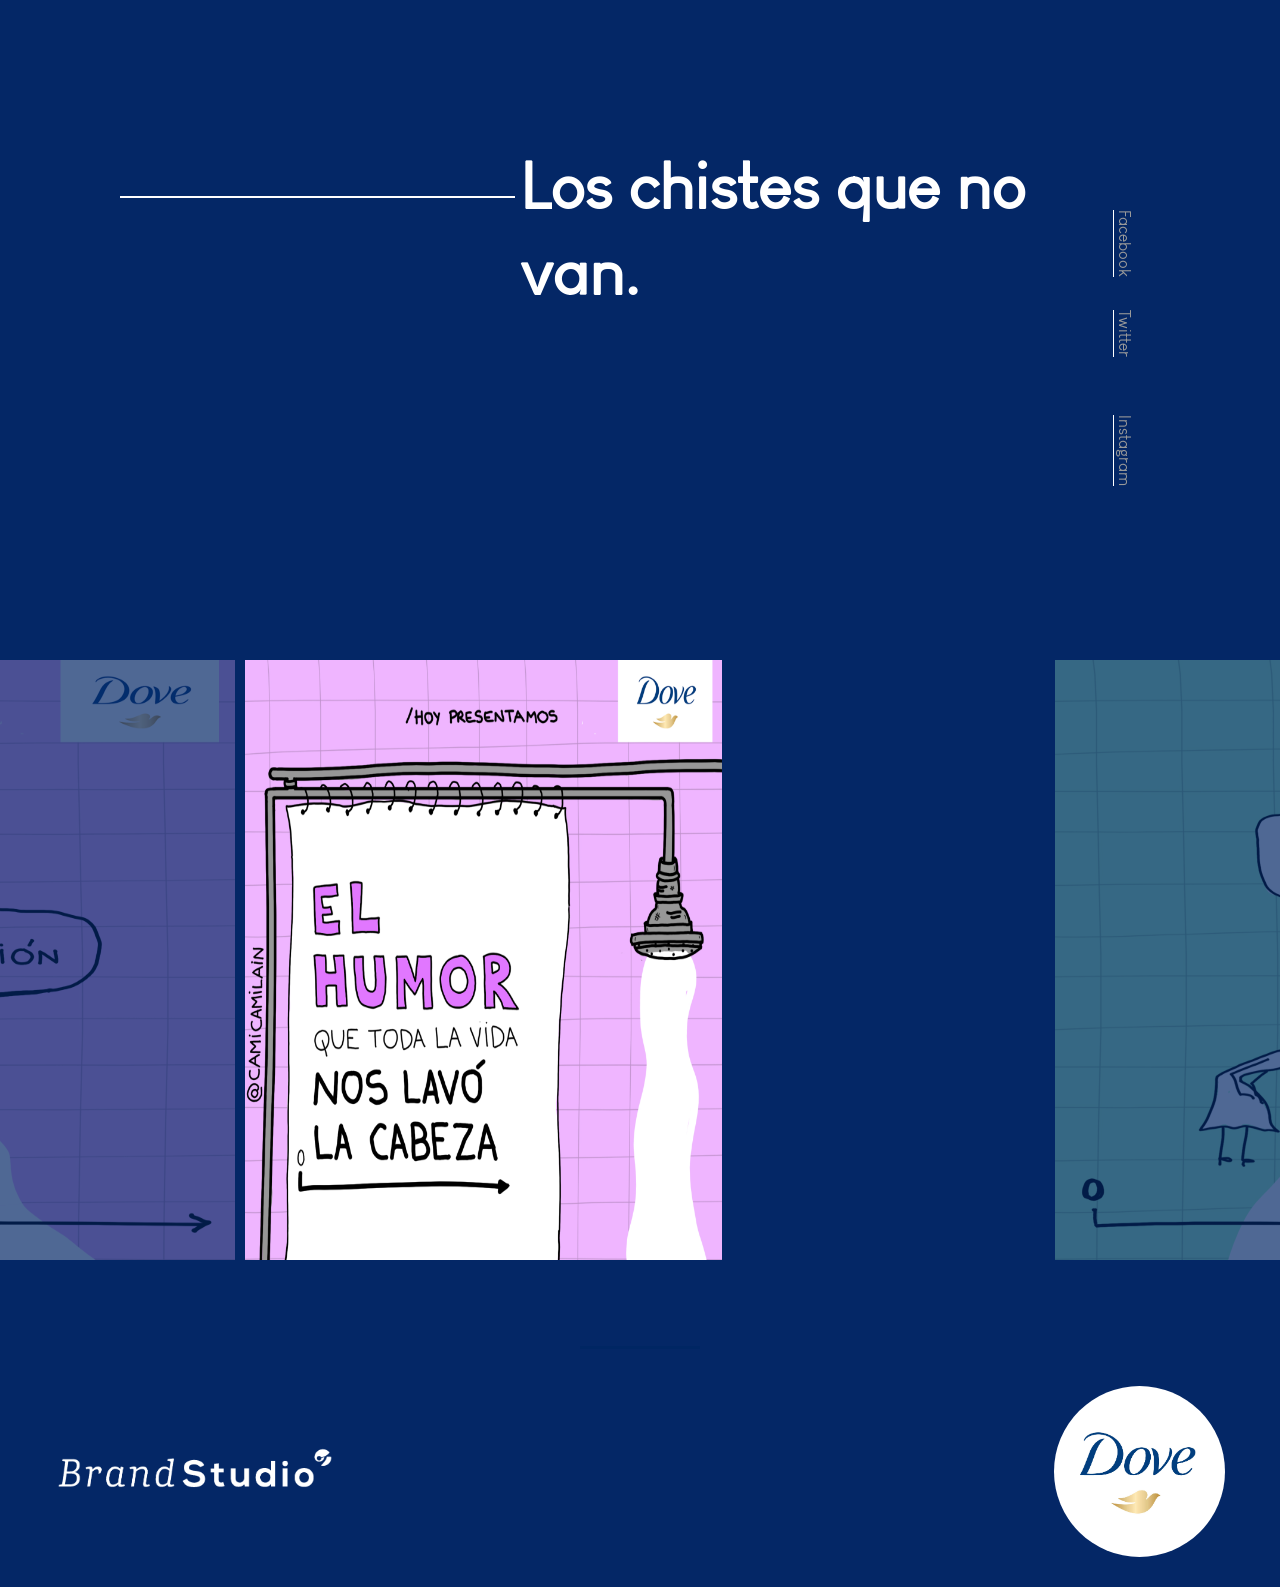
==== commit 52aa8a8e: "fondo azul" ====
--- a/index.html
+++ b/index.html
@@ -231,10 +231,10 @@
                                 <div class="thumb bg_color--1">
                                     <img src="imgs/cartatulaDigitalOp2.jpg" alt="portfolio image">
                                 </div>
-                                <div class="content bg_color--1">
-                                    
-                                    <div class="bkseparator--30"></div>
-                                    <h4 class="heading heading-h4 playfair-font line-height-1-39" style="color: #002663;"></a></h4>
+                                <div class="content" style="background-color: #042766;">
+                                    
+                                    <div class="bkseparator--30"></div>
+                                    <h4 class="heading heading-h4 playfair-font line-height-1-39" style="color: #ffffff;"></a></h4>
                                     <div class="bkseparator--55"></div>
                                    
                                 </div>
@@ -248,10 +248,10 @@
                                 <div class="thumb">
                                     <img src="imgs/vineta1.jpg" alt="portfolio image">
                                 </div>
-                                <div class="content bg_color--1">
-                                    
-                                    <div class="bkseparator--30"></div>
-                                    <h4 class="heading heading-h4 playfair-font line-height-1-39" style="color: #002663;">¿Porque hay mandatos sobre nuestro pelo antes de que tengamos pelo?</a></h4>
+                                <div class="content" style="background-color: #042766;">
+                                    
+                                    <div class="bkseparator--30"></div>
+                                    <h4 class="heading heading-h4 playfair-font line-height-1-39" style="color: #ffffff;">¿Porque hay mandatos sobre nuestro pelo antes de que tengamos pelo?</a></h4>
                                     <div class="bkseparator--55"></div>
                                    
                                 </div>
@@ -265,10 +265,10 @@
                                 <div class="thumb">
                                     <img src="imgs/vineta2.jpg" alt="portfolio image">
                                 </div>
-                                <div class="content bg_color--1">
-                                    
-                                    <div class="bkseparator--30"></div>
-                                    <h4 class="heading heading-h4 playfair-font line-height-1-39" style="color: #002663;">¡Andá a lavarte el prejuicio!
+                                <div class="content" style="background-color: #042766;">
+                                    
+                                    <div class="bkseparator--30"></div>
+                                    <h4 class="heading heading-h4 playfair-font line-height-1-39" style="color: #ffffff;">¡Andá a lavarte el prejuicio!
                                     </a></h4>
                                     <div class="bkseparator--55"></div>
                                    
@@ -283,10 +283,10 @@
                                 <div class="thumb">
                                     <img src="imgs/vineta3.jpg" alt="portfolio image">
                                 </div>
-                                <div class="content bg_color--1">
-                                    
-                                    <div class="bkseparator--30"></div>
-                                   <a href=""> <h4 class="heading heading-h4" style="color: #002663;">Por gente como tú el shampoo tiene instrucciones</a></h4>
+                                <div class="content" style="background-color: #042766;">
+                                    
+                                    <div class="bkseparator--30"></div>
+                                   <a href=""> <h4 class="heading heading-h4" style="color: #ffffff;">Por gente como tú el shampoo tiene instrucciones</a></h4>
                                     <div class="bkseparator--55"></div>
                                    
                                 </div>
@@ -300,10 +300,10 @@
                                 <div class="thumb">
                                     <img src="imgs/vineta4.jpg" alt="portfolio image">
                                 </div>
-                                <div class="content bg_color--1">
-                                    
-                                    <div class="bkseparator--30"></div>
-                                    <h4 class="heading heading-h4 playfair-font line-height-1-39" style="color: #002663;">Me estoy dejando ser, lo recomiendo.</a></h4>
+                                <div class="content" style="background-color: #042766;">
+                                    
+                                    <div class="bkseparator--30"></div>
+                                    <h4 class="heading heading-h4 playfair-font line-height-1-39" style="color: #ffffff;">Me estoy dejando ser, lo recomiendo.</a></h4>
                                     <div class="bkseparator--55"></div>
                                    
                                 </div>
@@ -317,10 +317,10 @@
                                 <div class="thumb">
                                     <img src="imgs/vineta5.jpg" alt="portfolio image">
                                 </div>
-                                <div class="content bg_color--1">
-                                    
-                                    <div class="bkseparator--30"></div>
-                                    <h4 class="heading heading-h4 playfair-font line-height-1-39" style="color: #002663;">Cierre.</a></h4>
+                                <div class="content" style="background-color: #042766;">
+                                    
+                                    <div class="bkseparator--30"></div>
+                                    <h4 class="heading heading-h4 playfair-font line-height-1-39" style="color: #ffffff;">Cierre.</a></h4>
                                     <div class="bkseparator--55"></div>
                                    
                                 </div>
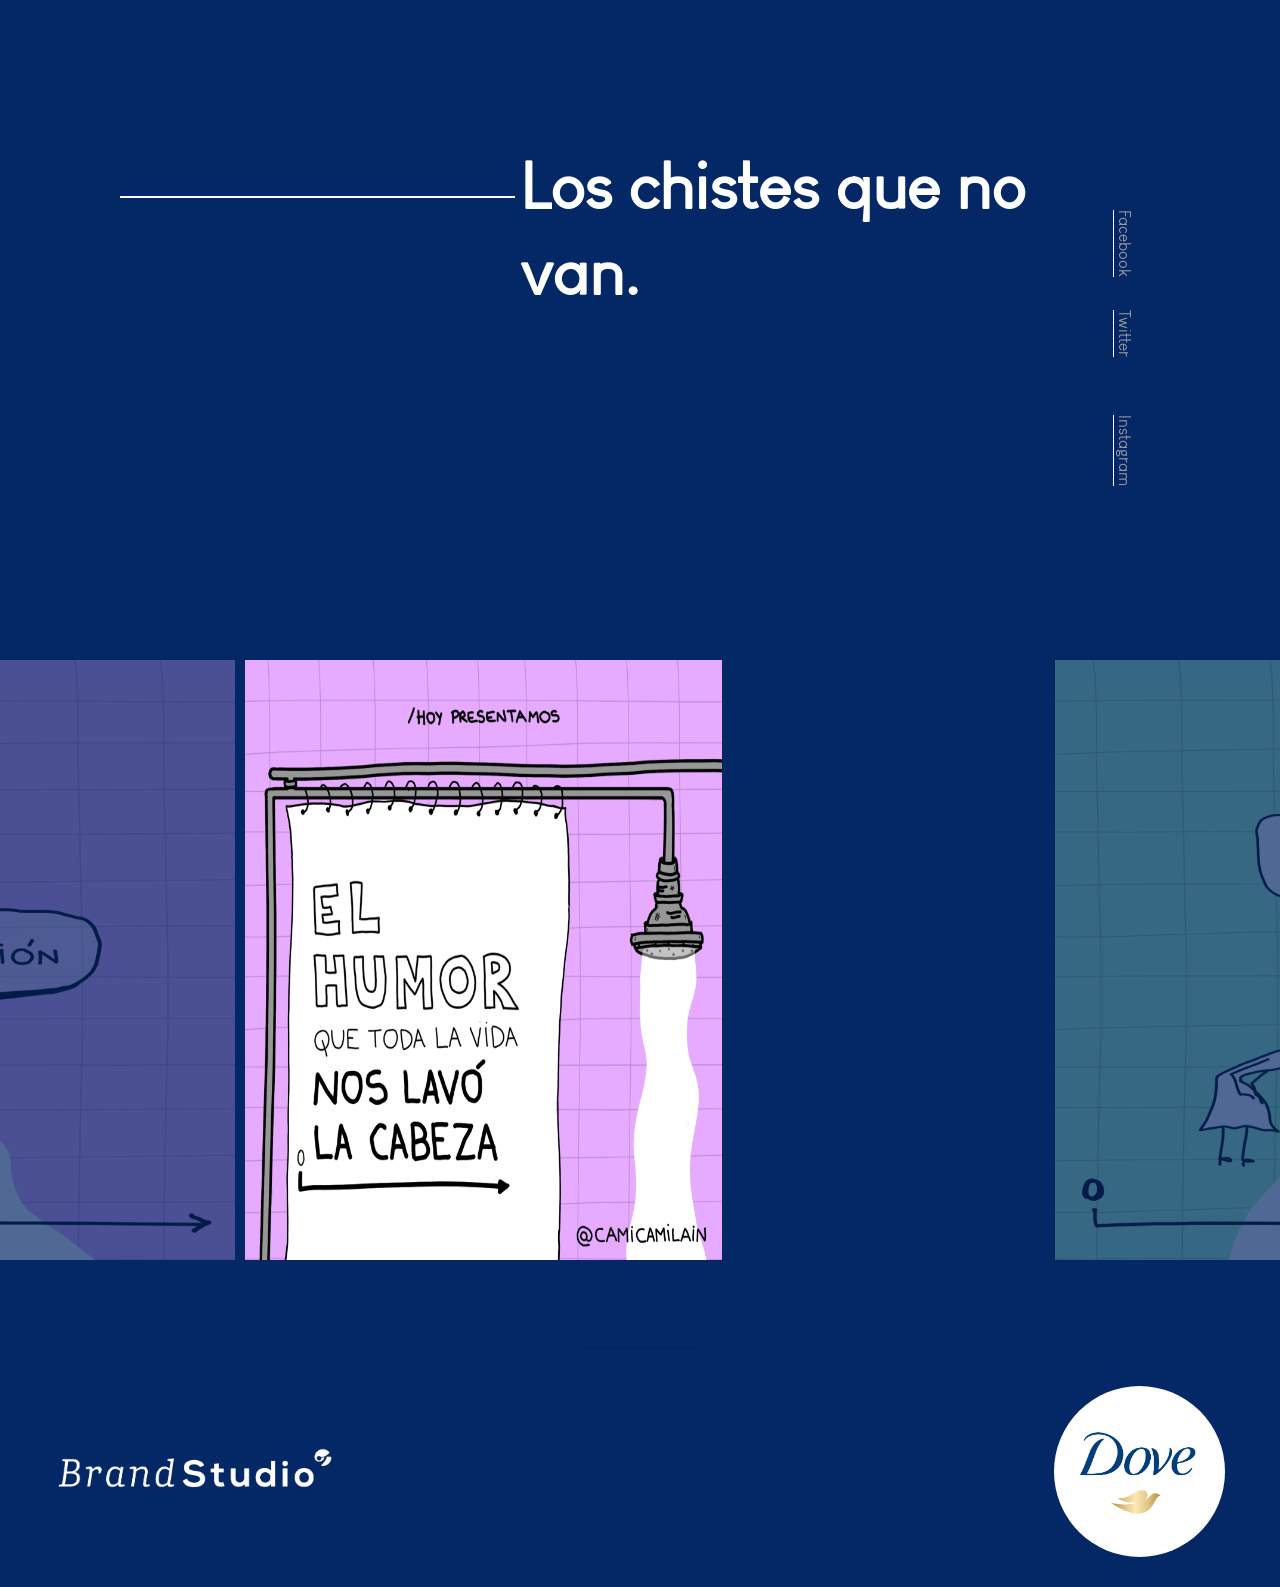
==== commit 784bc493: "cambio de viñetas" ====
--- a/index.html
+++ b/index.html
@@ -229,7 +229,7 @@
                         <div class="has-center-content">
                             <div class="has-centerinner">
                                 <div class="thumb bg_color--1">
-                                    <img src="imgs/cartatulaDigitalOp2.jpg" alt="portfolio image">
+                                    <img src="imgs/sinLogo/1.png" alt="portfolio image">
                                 </div>
                                 <div class="content" style="background-color: #042766;">
                                     
@@ -246,7 +246,7 @@
                         <div class="has-center-content">
                             <div class="has-centerinner">
                                 <div class="thumb">
-                                    <img src="imgs/vineta1.jpg" alt="portfolio image">
+                                    <img src="imgs/sinLogo/2.png" alt="portfolio image">
                                 </div>
                                 <div class="content" style="background-color: #042766;">
                                     
@@ -263,7 +263,7 @@
                         <div class="has-center-content">
                             <div class="has-centerinner">
                                 <div class="thumb">
-                                    <img src="imgs/vineta2.jpg" alt="portfolio image">
+                                    <img src="imgs/sinLogo/3.png" alt="portfolio image">
                                 </div>
                                 <div class="content" style="background-color: #042766;">
                                     
@@ -281,7 +281,7 @@
                         <div class="has-center-content">
                             <div class="has-centerinner">
                                 <div class="thumb">
-                                    <img src="imgs/vineta3.jpg" alt="portfolio image">
+                                    <img src="imgs/sinLogo/4.png" alt="portfolio image">
                                 </div>
                                 <div class="content" style="background-color: #042766;">
                                     
@@ -298,7 +298,7 @@
                         <div class="has-center-content">
                             <div class="has-centerinner">
                                 <div class="thumb">
-                                    <img src="imgs/vineta4.jpg" alt="portfolio image">
+                                    <img src="imgs/sinLogo/5.png" alt="portfolio image">
                                 </div>
                                 <div class="content" style="background-color: #042766;">
                                     
@@ -315,12 +315,12 @@
                         <div class="has-center-content">
                             <div class="has-centerinner">
                                 <div class="thumb">
-                                    <img src="imgs/vineta5.jpg" alt="portfolio image">
-                                </div>
-                                <div class="content" style="background-color: #042766;">
-                                    
-                                    <div class="bkseparator--30"></div>
-                                    <h4 class="heading heading-h4 playfair-font line-height-1-39" style="color: #ffffff;">Cierre.</a></h4>
+                                    <img src="imgs/sinLogo/6.png" alt="portfolio image">
+                                </div>
+                                <div class="content" style="background-color: #042766;">
+                                    
+                                    <div class="bkseparator--30"></div>
+                                    <h4 class="heading heading-h4 playfair-font line-height-1-39" style="color: #042766;">Cierre.</a></h4>
                                     <div class="bkseparator--55"></div>
                                    
                                 </div>
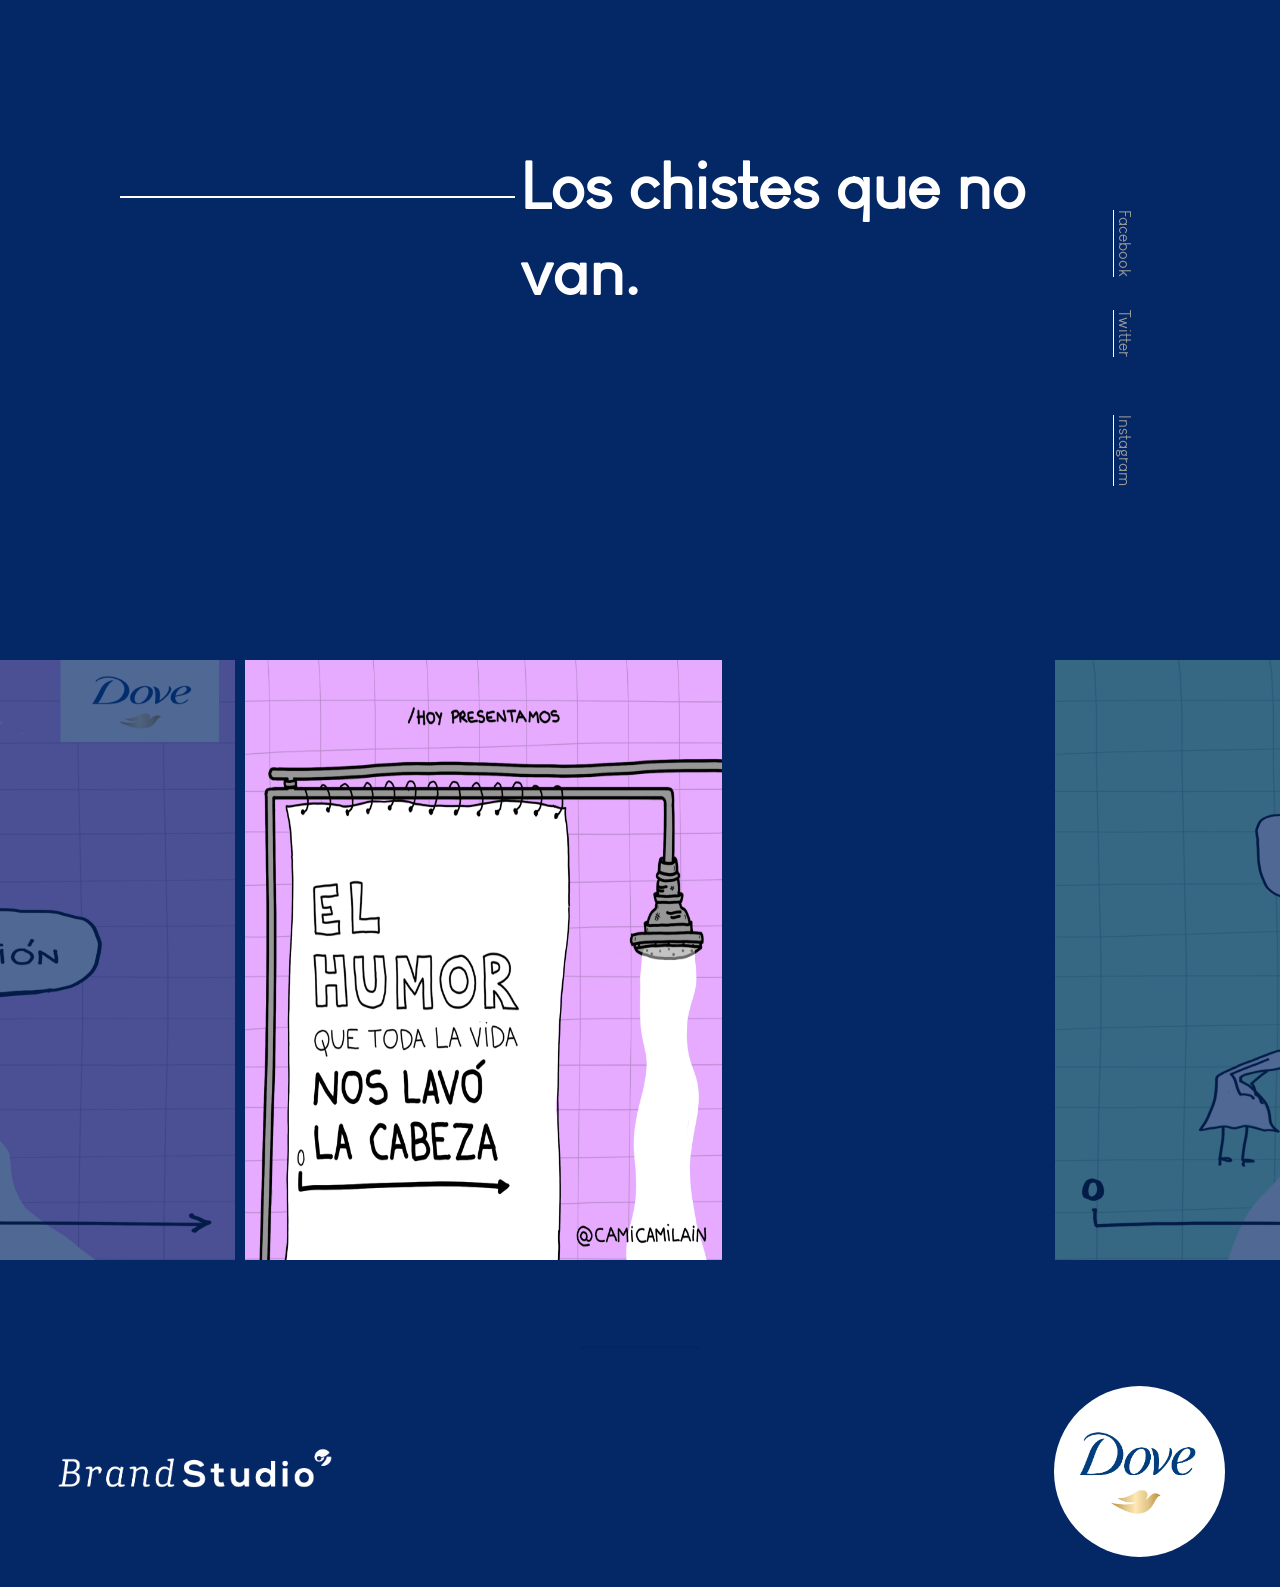
==== commit 60e2f258: "." ====
--- a/index.html
+++ b/index.html
@@ -101,7 +101,7 @@
                                     </a>
     
                                     <!-- LAYER NR. 3 -->
-                                    <a class="tp-caption  " href="//www.behance.net" target="_self" id="slide-20-layer-8"
+                                    <a class="tp-caption  " href="https://twitter.com/dove_ar?lang=es" target="_self" id="slide-20-layer-8"
                                         data-x="['left','left','left','left']" data-hoffset="['100','100','100','100']"
                                         data-y="['top','top','top','top']" data-voffset="['0','0','0','0']" data-width="none"
                                         data-height="none" data-whitespace="nowrap" data-type="text" data-actions=''
@@ -109,7 +109,7 @@
                                         data-margintop="[0,0,0,0]" data-marginright="[0,0,0,0]" data-marginbottom="[0,0,0,0]"
                                         data-marginleft="[0,0,0,0]" data-textAlign="['inherit','inherit','inherit','inherit']"
                                         data-paddingtop="[0,0,0,0]" data-paddingright="[0,0,0,0]" data-paddingbottom="[,,,]"
-                                        data-paddingleft="[0,0,0,0]" style="z-index: 11; white-space: nowrap; font-size: 16px; line-height: 21px; font-weight: 400; color: #999999; letter-spacing: 0px;border-color:rgba(0,56,227,0);border-style:solid;border-width:0px 0px 1px 0px;cursor:pointer;text-decoration: none;">Behance
+                                        data-paddingleft="[0,0,0,0]" style="z-index: 11; white-space: nowrap; font-size: 16px; line-height: 21px; font-weight: 400; color: #999999; letter-spacing: 0px;border-color:rgba(0,56,227,0);border-style:solid;border-width:0px 0px 1px 0px;cursor:pointer;text-decoration: none;">Twitter
                                     </a>
     
                                     <!-- LAYER NR. 4 -->
@@ -251,7 +251,7 @@
                                 <div class="content" style="background-color: #042766;">
                                     
                                     <div class="bkseparator--30"></div>
-                                    <h4 class="heading heading-h4 playfair-font line-height-1-39" style="color: #ffffff;">¿Porque hay mandatos sobre nuestro pelo antes de que tengamos pelo?</a></h4>
+                                    <h4 class="heading heading-h4 playfair-font line-height-1-39" style="color: #ffffff;">¿Por qué hay mandatos sobre nuestro pelo antes de que tengamos pelo?</a></h4>
                                     <div class="bkseparator--55"></div>
                                    
                                 </div>
@@ -315,7 +315,7 @@
                         <div class="has-center-content">
                             <div class="has-centerinner">
                                 <div class="thumb">
-                                    <img src="imgs/sinLogo/6.png" alt="portfolio image">
+                                    <img src="imgs/vineta5op2.jpg" alt="portfolio image">
                                 </div>
                                 <div class="content" style="background-color: #042766;">
                                     
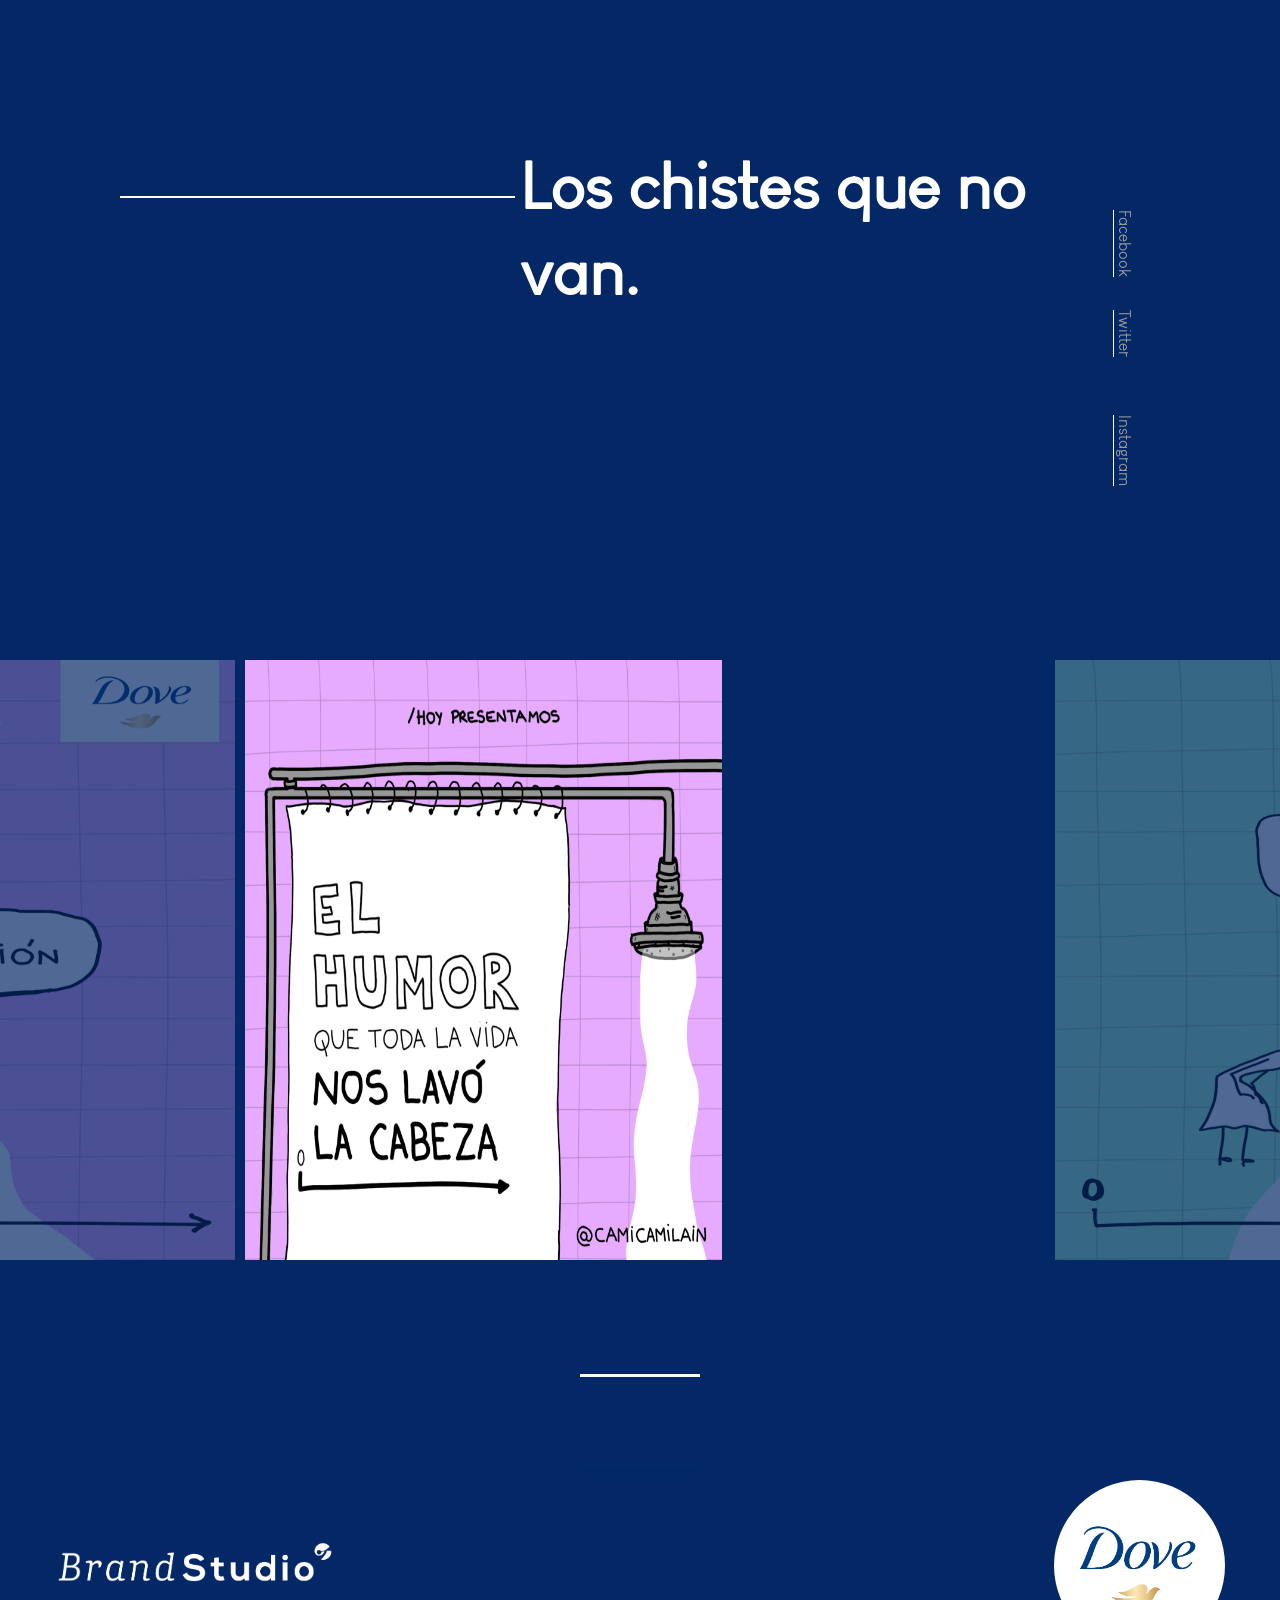
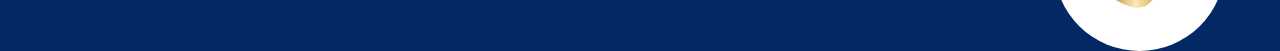
==== commit 41652c84: "chiche" ====
--- a/index.html
+++ b/index.html
@@ -101,7 +101,7 @@
                                     </a>
     
                                     <!-- LAYER NR. 3 -->
-                                    <a class="tp-caption  " href="https://twitter.com/dove_ar?lang=es" target="_self" id="slide-20-layer-8"
+                                    <a target="_blank" class="tp-caption  " href="https://twitter.com/dove_ar?lang=es" target="_self" id="slide-20-layer-8"
                                         data-x="['left','left','left','left']" data-hoffset="['100','100','100','100']"
                                         data-y="['top','top','top','top']" data-voffset="['0','0','0','0']" data-width="none"
                                         data-height="none" data-whitespace="nowrap" data-type="text" data-actions=''
@@ -329,12 +329,15 @@
                         <!-- End Single Portfolio -->
 
                         
+                        
 
                     </div>
                 </div>
             </div>
             <!-- End Portfolio Area -->
-
+            <div class="text-center pt--100" style="background-color: #042765;">
+                <div class="basic-short-line" style="background-color: white;"></div>
+            </div>
         </main>
         <!--// Page Conttent -->
     </div>
@@ -386,7 +389,7 @@
 
   
         <!-- Start Call To Action -->
-        <div class="brook-call-to-action bg_color--3 ptb--30" style="width: 100%; background-color: #042766;">
+        <div class="brook-call-to-action bg_color--3 " style="width: 100%; background-color: #042766;">
             <div class="container">
                 <div class="row align-items-center">
                     <div class="col-lg-6 col-sm-6 col-6">
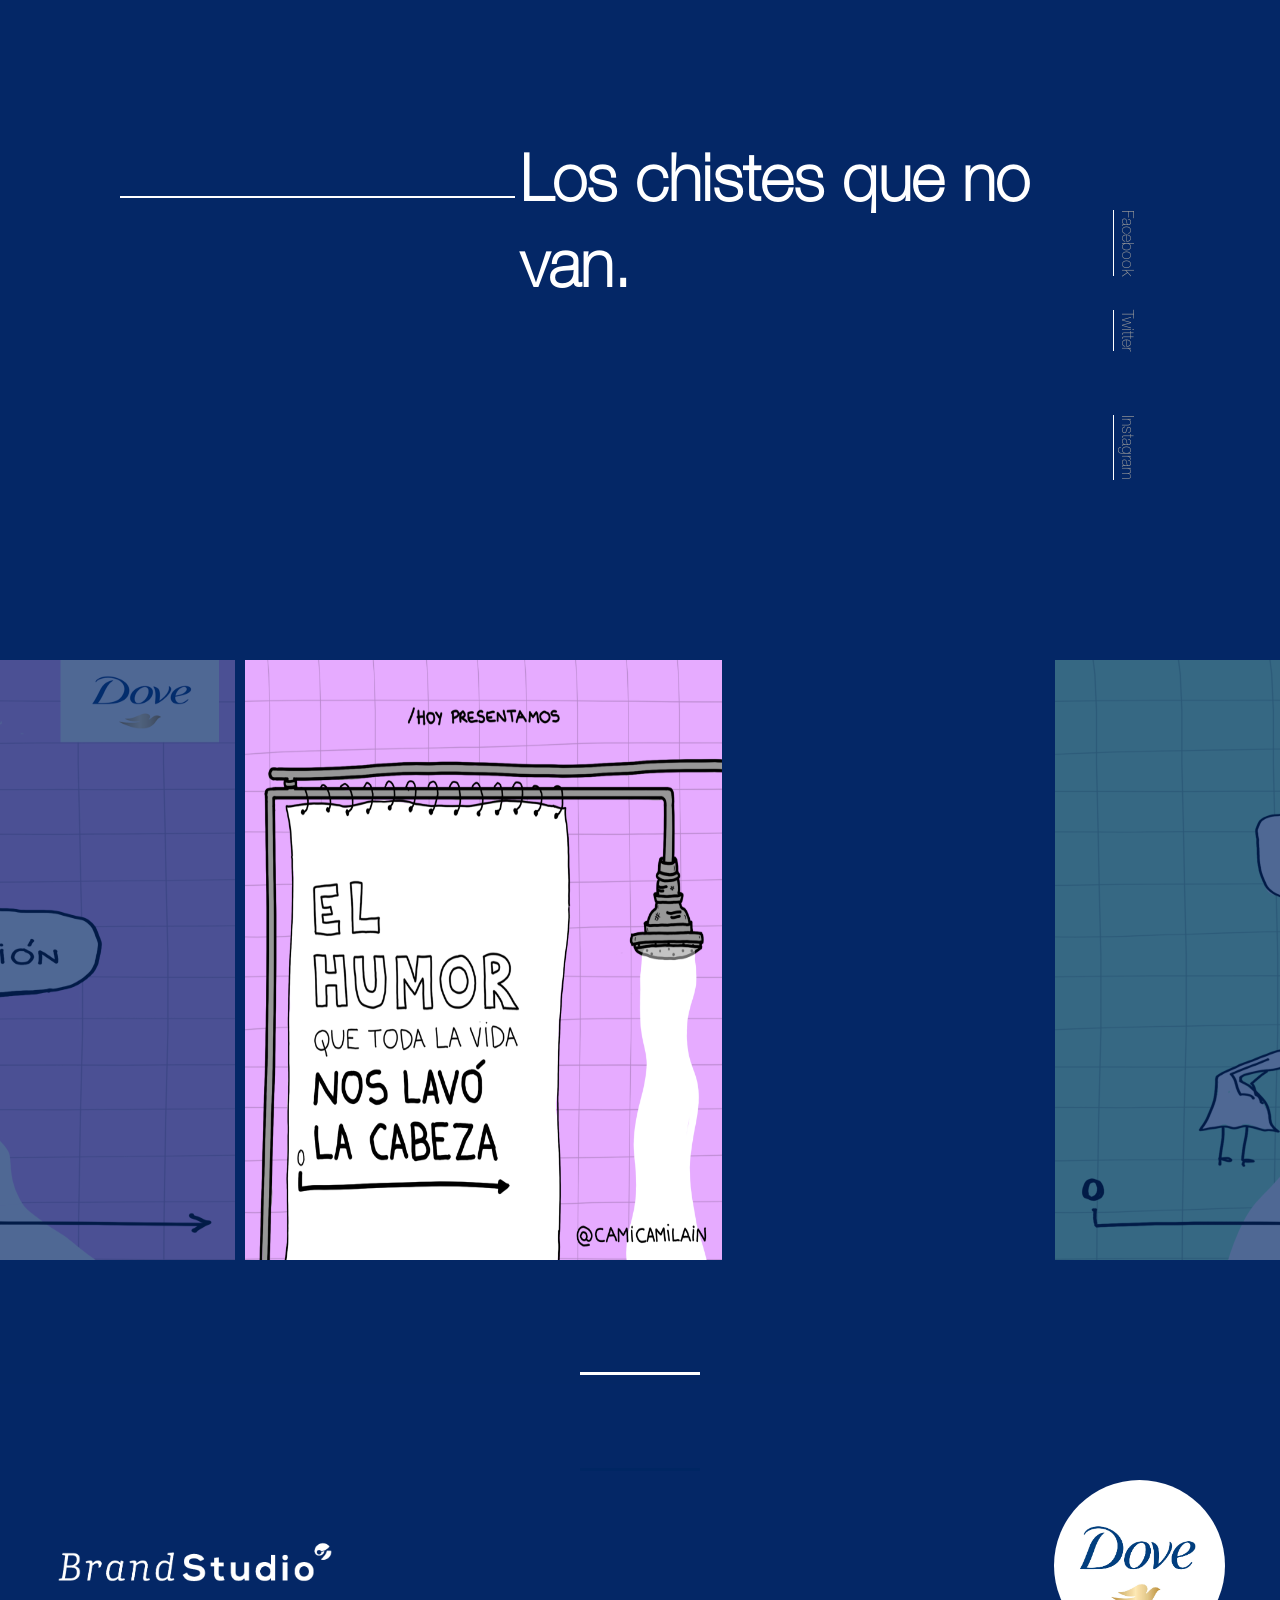
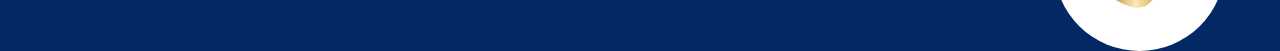
==== commit 81a58a62: "fix flechas" ====
--- a/index.html
+++ b/index.html
@@ -1,4 +1,4 @@
-<!doctype html>
+<!DOCTYPE html>
 <html class="no-js" lang="zxx">
 
 <head>
